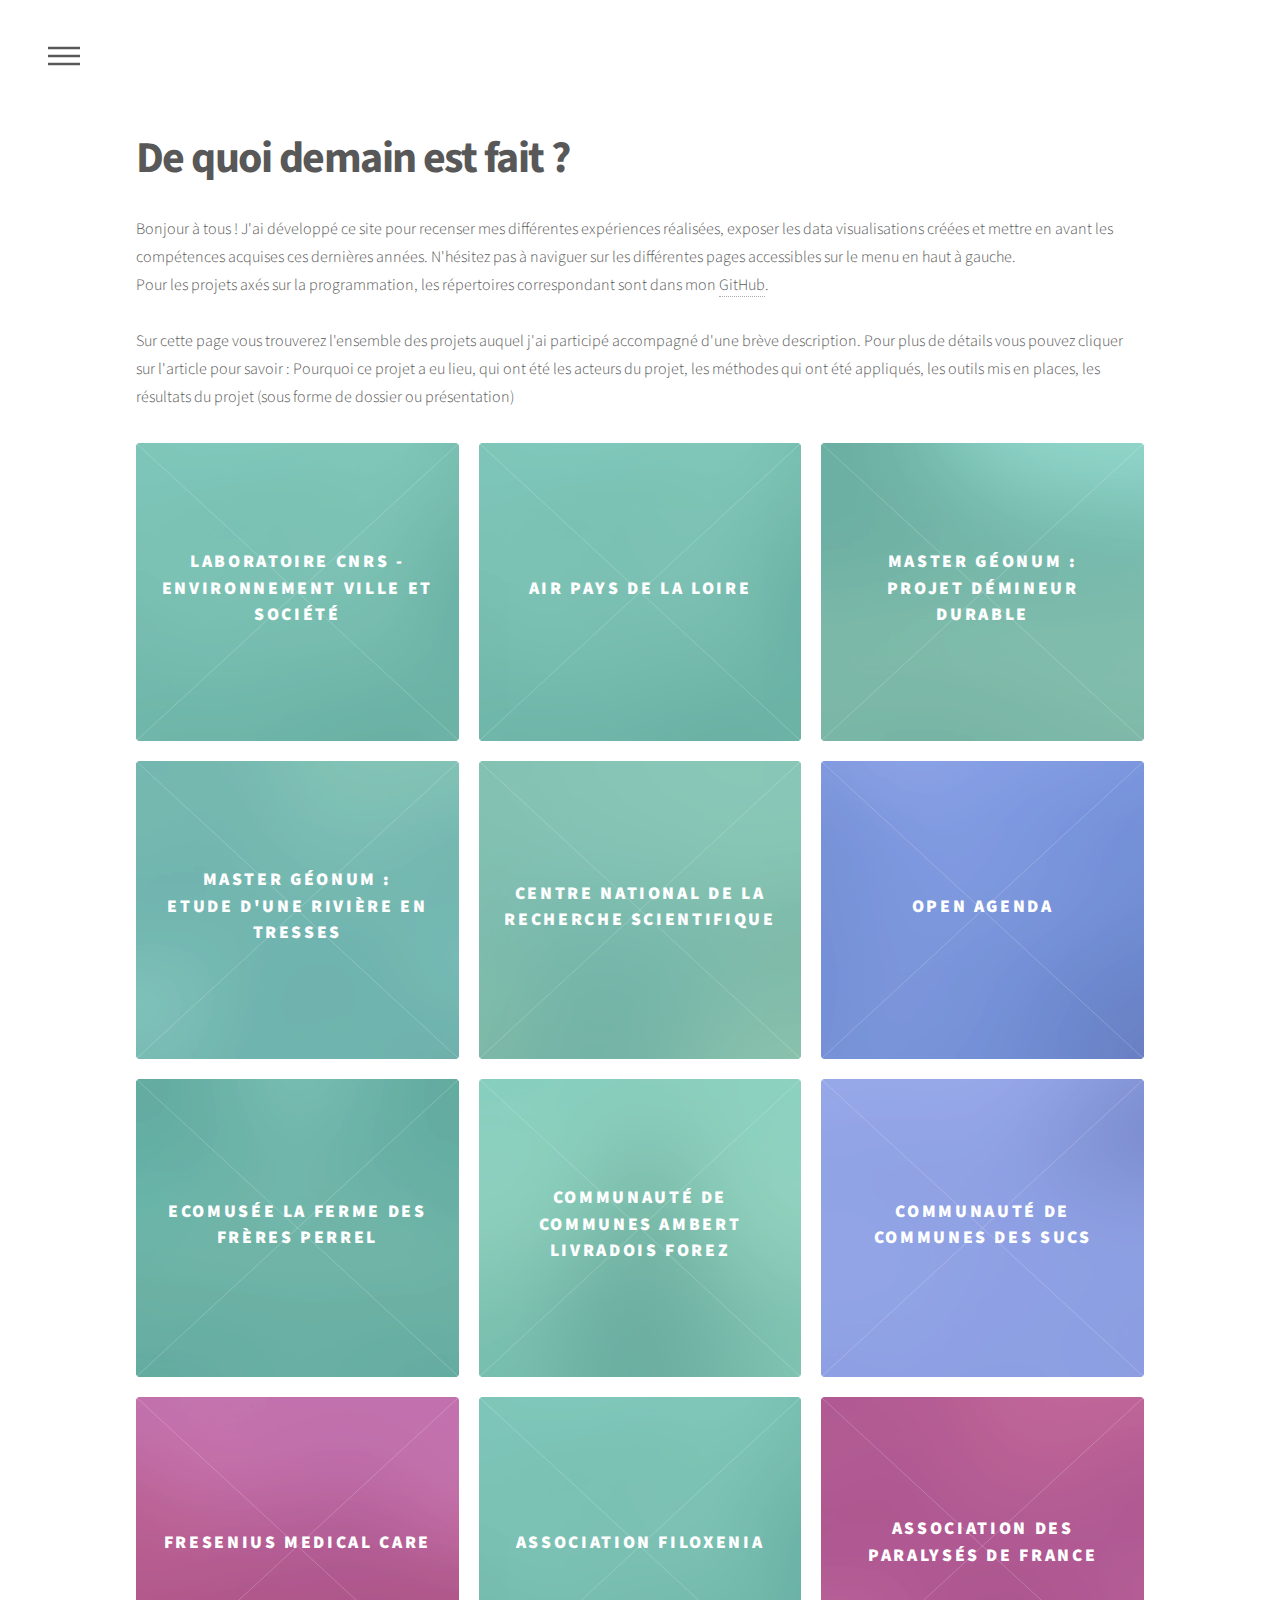
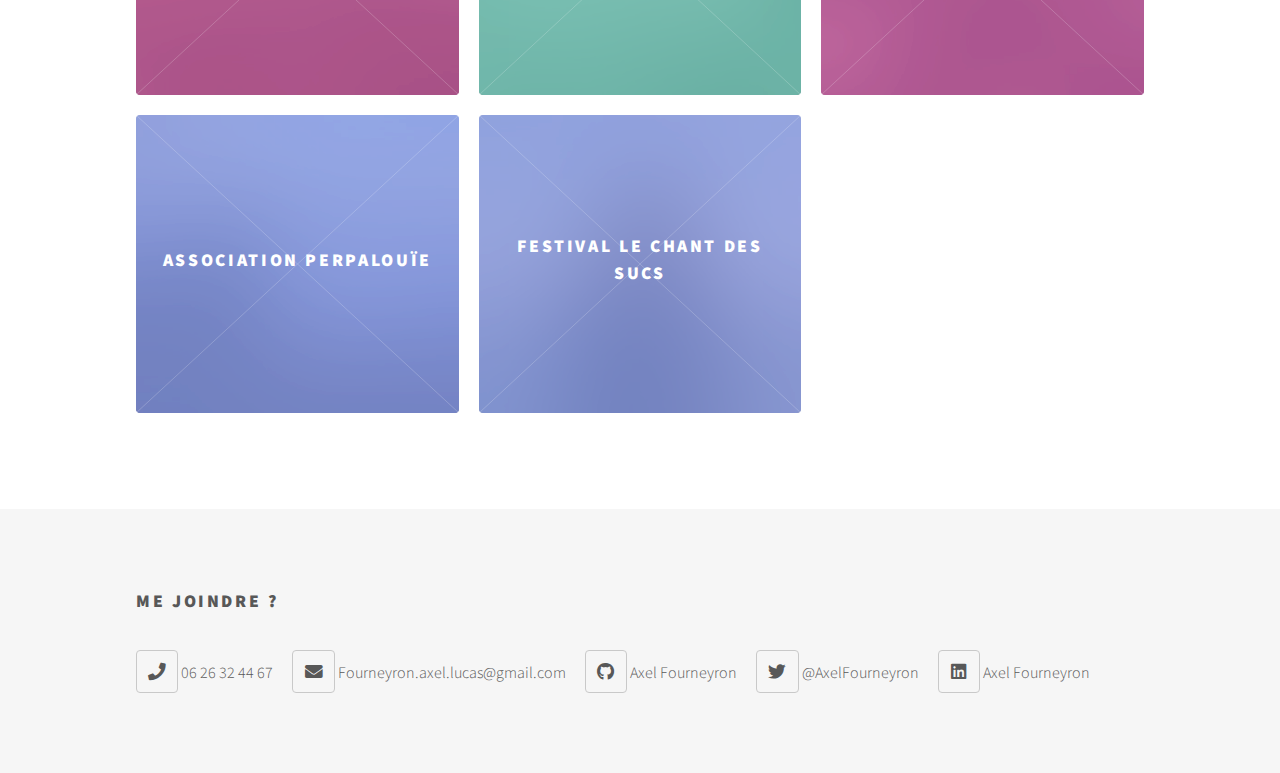
==== index.html @ 9a61f523 "correction" ====
<!DOCTYPE HTML>
<html>
	<head>
		<title>Axel Fourneyron</title>
		<meta charset="utf-8" />
		<meta name="viewport" content="width=device-width, initial-scale=1, user-scalable=no" />
		<link rel="stylesheet" href="assets/css/main.css" />
		<noscript><link rel="stylesheet" href="assets/css/noscript.css" /></noscript>
	</head>
	<body class="is-preload">
		<!-- Wrapper -->
			<div id="wrapper">

				<!-- Header -->
					<header id="header">
						<div class="inner">
							<!-- Nav -->
								<nav>
									<ul>
										<li><a href="#menu">Menu</a></li>
									</ul>
								</nav>

						</div>
					</header>
					
				<!-- Menu -->
					<nav id="menu">
						<h2>Menu</h2>
						<ul>
							<li><a href="index.html">Projets réalisés</a></li>
							<li><a href="apropos.html">A propose de moi</a></li>
							<li><a href="document/CV_FOURNEYRON_AXEL.pdf" download="CV_FOURNEYRON_AXEL">Téléchargé mon CV</a></li>
							<li><a href="dataviz.html">DataViz et Cartographie</a></li>
							<li><a href="illustration.html">Dessin Numérique</a></li>
						</ul>
					</nav>

				<!-- Main -->
					<div id="main">
						<div class="inner">
							<header>
								<h1> De quoi demain est fait ? </h1>
								<p>
									Bonjour à tous ! J'ai développé ce site pour recenser mes différentes expériences réalisées, exposer les data visualisations créées et mettre en avant les compétences acquises ces dernières années.
N'hésitez pas à naviguer sur les différentes pages accessibles sur le menu en haut à gauche. <br>
Pour les projets axés sur la programmation, les répertoires correspondant sont dans mon <a href="https://github.com/FourneyronA">GitHub</a>.
<br><br>
Sur cette page vous trouverez l'ensemble des projets auquel j'ai participé accompagné d'une brève description. Pour plus de détails vous pouvez cliquer sur l'article pour savoir :
 Pourquoi ce projet a eu lieu,
  qui ont été les acteurs du projet,
   les méthodes qui ont été appliqués,
	les outils mis en places,
	 les résultats du projet (sous forme de dossier ou présentation)

									
								</p>
							</header>
							<section class="tiles">

								<article class="style3">
									<span class="image">
										<img src="images/pic07.jpg" alt="" />
									</span>
									<a href="#">
										<h2> Laboratoire CNRS - Environnement Ville et Société </h2>
										<div class="content">
											<p> Collecte, traitement et analyses de données pour 
												traiter la question de la pollution lumineuse 
													 et son impact environnemental.</p>
												<i> Chargé d'études <br> 4 mois - en cours</i>

										</div>
									</a>
								</article>
								
								
								
								
								<article class="style3">
									<span class="image">
										<img src="images/pic07.jpg" alt="" />
									</span>
									<a href="document/Presentation_Travaux_AIRPL.pdf" download="Présentation Travaux Qualité des données.pdf">
										<h2>Air Pays de la Loire</h2>
										<div class="content">
											<p>Développement d'indicateurs spatio-temporelles pour évaluer
												la qualité des données et faciliter la transition écologique.</p>
												<i>Ingénieur d'études environnementales <br> 6 mois </i>

										</div>
									</a>
								</article>

								<article class="style3">
									<span class="image">
										<img src="images/pic10.jpg " alt="" />
									</span>
									<a href="https://demineurdurable.github.io/DemineurDurable/">
										<h2>Master Géonum :<br> Projet Démineur Durable</h2>
										<div class="content">
											<p>Conception et développements d'une application cartographique,
												visant à valoriser les données de la qualité de l'air de façon ludique.</p>
												<i>Responsable développement - 3 mois</i>

										</div>
									</a>
								</article>

								<article class="style3">
									<span class="image">
										<img src="images/pic08.jpg " alt="" />
									</span>
									<a href="document/guide_technique_MNT.pdf" download="Guide Technique MNT Fourneyron_Axel.pdf">
										<h2>Master Géonum :<br> Etude d'une rivière en tresses
											 <br> </h2>
										<div class="content">
											<p>Réalisation d'un Modèle Numérique de Surface à partir de photos acquises par drône, <br>
											Estimation des paramètres impactant la qualités</p>
												<i> Ingénieur d’Etudes - 2 semaines</i>

										</div>
									</a>
								</article>



								<article class="style3">
									<span class="image">
										<img src="images/pic01.jpg" alt="" />
									</span>
									<a href="document/Projet SOFT.pptx" download="Presentation Projet SOFT.pptx">
										<h2>Centre National de la Recherche Scientifique</h2>
										<div class="content">
											<p>Analyses des comportements spatiaux des données de
												Faune France pour interpréter les sciences participatives.</p>
												<i>Analyste des données spatiales - 4 mois</i>

										</div>
									</a>
								</article>

								<article class="style6">
									<span class="image">
										<img src="images/pic02.jpg" alt="" />
									</span>
									<a href="document/Rendu_OpenAgenda.pdf" download="Audit OpenAgenda.pdf">
										<h2>Open agenda</h2>
										<div class="content">
											<p>Analyses et audit des données événementielles spatiales
												d'OpenAgenda dans l'objectif d'aider les collectivités à
												visualiser les événements de leurs territoires.</p>
												<i>Géomaticien - 3 mois</i>
										</div>
									</a>
								</article>

								<article class="style3">
									<span class="image">
										<img src="images/pic03.jpg" alt="" />
									</span>
									<a href="document/Projet_EcoMusee.pdf" download="Projet écomusée Ferme des Frères PERREL.pdf">
										<h2>Ecomusée la Ferme des frères Perrel</h2>
										<div class="content">
											<p>Organisation d'un événement répondant aux
												problématiques de la structure et du territoire.</p>
												<i>Responsable montage de projet - 2 mois </i>
										</div>
									</a>
								</article>
								<article class="style3">
									<span class="image">
										<img src="images/pic04.jpg" alt="" />
									</span>
									<a href="document/Soutenance_Ambert.pdf" download="Soutenance Ambert Déchets verts.pdf">
										
										<h2>Communauté de Communes Ambert
											Livradois Forez</h2>
										<div class="content">
											<p>Gestion d'un projet de revalorisation des déchets verts sur 58
												communes par la mutualisation d'équipements.</p>
												<i>Chargé de mission - 3 mois</i>
										</div>
									</a>
								</article>

								<article class="style6">
									<span class="image">
										<img src="images/pic05.jpg" alt="" />
									</span>
									<a href="document/Diagnostic_culturel.pdf" download="Diagnostic Territorial.pdf">
										<h2>Communauté de Communes des Sucs</h2>
										<div class="content">
											<p>Réalisation d'un diagnostic territorial avec le recensement
												des actions et équipements culturels et la réflexion sur la
												prise de compétence culturelle..</p>
											<i>Chargé de développement local - 3 mois</i>
										</div>
									</a>
								</article>

								<article class="style4">
									<span class="image">
										<img src="images/pic06.jpg" alt="" />
									</span>
									<a>
										<h2>Fresenius Medical Care</h2>
										<div class="content">
											<p>Développement de supervision informatique.
												Membre du service informatique interne.</p>
											<i>Assitant informatique - 1 an</i>
										</div>
									</a>
								</article>

								<article class="style3">
									<span class="image">
										<img src="images/pic07.jpg" alt="" />
									</span>
									<a href="document/Presentation_Voyage.pdf"  download="Presentation Voyage.pdf">
										<h2>Association Filoxenia</h2>
										<div class="content">
											<p>Voyage de coopération internationale en Grèce, réalisation de sensibilisation à l'environnement.</p>
											<i>Animateur et Organisateur - 2 semaines </i>
										</div>
									</a>
								</article>

								<article class="style4">
									<span class="image">
										<img src="images/pic08.jpg" alt="" />
									</span>
									<a >
										<h2>Association des Paralysés de France </h2>
										<div class="content">
											<p>Développement d'un site web dynamique et formation à la prise en main des outils informatiques.</p>
											<i> Développeur web - 3 mois </i>
										</div>
									</a>
								</article>

							
								<article class="style6">
									<span class="image">
										<img src="images/pic12.jpg" alt="" />
									</span>
									<a href="document/ChoisirSonAssiette.pdf" download="Choisir Son Assiette.pdf">
										<h2>Association Perpalouïe</h2>
										<div class="content">
											<p>Création de l'événement "Choisir son assiette" pour mettre en avant les produits locaux et éthiques mais aussi sensibiliser aux gaspillages alimentaires.</p>
											<i>Organisateur - 2 mois</i>
										</div>
									</a>
								</article>

								<article class="style6">
									<span class="image">
										<img src="images/pic04.jpg" alt="" />
									</span>
									<a>
										<h2> Festival Le Chant des Sucs</h2>
										<div class="content">
											<p>Coordination des structures culturelles afin de valoriser la culture sur un territoire à l'aide de partenaires locaux.</p>
												<i>Coordinateur du projet - 3 mois</i>
										</div>
									</a>
								</article>								
							</section>
						</div>
					</div>

				<!-- Footer -->
					<footer id="footer">
						<div class="inner">
						<!-- 	<section>
								<h2>Get in touch</h2>
								<form method="post" action="#">
									<div class="fields">
										<div class="field half">
											<input type="text" name="name" id="name" placeholder="Name" />
										</div>
										<div class="field half">
											<input type="email" name="email" id="email" placeholder="Email" />
										</div>
										<div class="field">
											<textarea name="message" id="message" placeholder="Message"></textarea>
										</div>
									</div>
									<ul class="actions">
										<li><input type="submit" value="Send" class="primary" /></li>
									</ul>
								</form>
							</section> -->
					
								<h2>Me joindre ? </h2>
								<ul class="icons">
									
									<li><a class="icon solid style2 fa-phone"> <span class="label">Phone</span></a>  06 26 32 44 67</li>
									<li><a  class="icon solid style2 fa-envelope"><span class="label">Email</span></a>  Fourneyron.axel.lucas@gmail.com</li>
									<li><a href="https://github.com/FourneyronA" class="icon brands style2 fa-github"><span class="label">GitHub</span></a> Axel Fourneyron</li>
									<li><a href="https://twitter.com/AxelFourneyron" class="icon brands style2 fa-twitter"><span class="label">Twitter</span></a> @AxelFourneyron</li>
									<li><a href="https://www.linkedin.com/in/axel-fourneyron-106a21122/" class="icon brands style2 fa-linkedin"><span class="label">linkedin</span></a> Axel Fourneyron</li>
								</ul>
							
							
						</div>
					</footer>

			</div>

		<!-- Scripts -->
			<script src="assets/js/jquery.min.js"></script>
			<script src="assets/js/browser.min.js"></script>
			<script src="assets/js/breakpoints.min.js"></script>
			<script src="assets/js/util.js"></script>
			<script src="assets/js/main.js"></script>

	</body>
</html>
---- assets/css/main.css ----
@import url(fontawesome-all.min.css);
@import url("https://fonts.googleapis.com/css?family=Source+Sans+Pro:300,700,900");

/*
	Phantom by HTML5 UP
	html5up.net | @ajlkn
	Free for personal and commercial use under the CCA 3.0 license (html5up.net/license)
*/

html, body, div, span, applet, object,
iframe, h1, h2, h3, h4, h5, h6, p, blockquote,
pre, a, abbr, acronym, address, big, cite,
code, del, dfn, em, img, ins, kbd, q, s, samp,
small, strike, strong, sub, sup, tt, var, b,
u, i, center, dl, dt, dd, ol, ul, li, fieldset,
form, label, legend, table, caption, tbody,
tfoot, thead, tr, th, td, article, aside,
canvas, details, embed, figure, figcaption,
footer, header, hgroup, menu, nav, output, ruby,
section, summary, time, mark, audio, video {
	margin: 0;
	padding: 0;
	border: 0;
	font-size: 100%;
	font: inherit;
	vertical-align: baseline;}

article, aside, details, figcaption, figure,
footer, header, hgroup, menu, nav, section {
	display: block;}

body {
	line-height: 1;
}

ol, ul {
	list-style: none;
}

blockquote, q {
	quotes: none;
}

	blockquote:before, blockquote:after, q:before, q:after {
		content: '';
		content: none;
	}

table {
	border-collapse: collapse;
	border-spacing: 0;
}

body {
	-webkit-text-size-adjust: none;
}

mark {
	background-color: transparent;
	color: inherit;
}

input::-moz-focus-inner {
	border: 0;
	padding: 0;
}

input, select, textarea {
	-moz-appearance: none;
	-webkit-appearance: none;
	-ms-appearance: none;
	appearance: none;
}

/* Basic */

	@-ms-viewport {
		width: device-width;
	}

	body {
		-ms-overflow-style: scrollbar;
	}

	@media screen and (max-width: 480px) {

		html, body {
			min-width: 320px;
		}

	}

	html {
		box-sizing: border-box;
	}

	*, *:before, *:after {
		box-sizing: inherit;
	}

	body {
		background: #ffffff;
	}

		body.is-preload *, body.is-preload *:before, body.is-preload *:after {
			-moz-animation: none !important;
			-webkit-animation: none !important;
			-ms-animation: none !important;
			animation: none !important;
			-moz-transition: none !important;
			-webkit-transition: none !important;
			-ms-transition: none !important;
			transition: none !important;
		}

/* Type */

	body, input, select, textarea {
		color: #585858;
		font-family: "Source Sans Pro", Helvetica, sans-serif;
		font-size: 16pt;
		font-weight: 300;
		line-height: 1.75;
	}

		@media screen and (max-width: 1680px) {

			body, input, select, textarea {
				font-size: 14pt;
			}

		}

		@media screen and (max-width: 1280px) {

			body, input, select, textarea {
				font-size: 12pt;
			}

		}

	a {
		-moz-transition: border-bottom-color 0.2s ease, color 0.2s ease;
		-webkit-transition: border-bottom-color 0.2s ease, color 0.2s ease;
		-ms-transition: border-bottom-color 0.2s ease, color 0.2s ease;
		transition: border-bottom-color 0.2s ease, color 0.2s ease;
		text-decoration: none;
		color: #585858;
		border-bottom: dotted 1px rgba(88, 88, 88, 0.5);
	}

		a:hover {
			border-bottom-color: transparent;
			color: #54df42 !important;
		}

	strong, b {
		font-weight: 900;
	}

	em, i {
		font-style: italic;
	}

	p {
		margin: 0 0 2em 0;
	}

	h1 {
		font-size: 2.75em;
		font-weight: 700;
		line-height: 1.3;
		margin: 0 0 1em 0;
		letter-spacing: -0.035em;
	}

		h1 a {
			color: inherit;
		}

		@media screen and (max-width: 736px) {

			h1 {
				font-size: 2em;
				margin: 0 0 1em 0;
			}

		}

		@media screen and (max-width: 360px) {

			h1 {
				font-size: 1.75em;
			}

		}

	h2, h3, h4, h5, h6 {
		font-weight: 900;
		line-height: 1.5;
		margin: 0 0 2em 0;
		text-transform: uppercase;
		letter-spacing: 0.15em;
	}

		h2 a, h3 a, h4 a, h5 a, h6 a {
			color: inherit;
		}

	h2 {
		font-size: 1.1em;
	}

	h3 {
		font-size: 1em;
	}

	h4 {
		font-size: 0.8em;
	}

	h5 {
		font-size: 0.8em;
	}

	h6 {
		font-size: 0.8em;
	}

	@media screen and (max-width: 980px) {

		h1 br, h2 br, h3 br, h4 br, h5 br, h6 br {
			display: none;
		}

	}

	@media screen and (max-width: 736px) {

		h2 {
			font-size: 1em;
		}

		h3 {
			font-size: 0.8em;
		}

	}

	sub {
		font-size: 0.8em;
		position: relative;
		top: 0.5em;
	}

	sup {
		font-size: 0.8em;
		position: relative;
		top: -0.5em;
	}

	blockquote {
		border-left: solid 4px #c9c9c9;
		font-style: italic;
		margin: 0 0 2em 0;
		padding: 0.5em 0 0.5em 2em;
	}

	code {
		background: rgba(144, 144, 144, 0.075);
		border-radius: 4px;
		border: solid 1px #c9c9c9;
		font-family: "Courier New", monospace;
		font-size: 0.9em;
		margin: 0 0.25em;
		padding: 0.25em 0.65em;
	}

	pre {
		-webkit-overflow-scrolling: touch;
		font-family: "Courier New", monospace;
		font-size: 0.9em;
		margin: 0 0 2em 0;
	}

		pre code {
			display: block;
			line-height: 1.75;
			padding: 1em 1.5em;
			overflow-x: auto;
		}

	hr {
		border: 0;
		border-bottom: solid 1px #c9c9c9;
		margin: 2em 0;
	}

		hr.major {
			margin: 3em 0;
		}

	.align-left {
		text-align: left;
	}

	.align-center {
		text-align: center;
	}

	.align-right {
		text-align: right;
	}

/* Row */

	.row {
		display: flex;
		flex-wrap: wrap;
		box-sizing: border-box;
		align-items: stretch;
	}

		.row > * {
			box-sizing: border-box;
		}

		.row.gtr-uniform > * > :last-child {
			margin-bottom: 0;
		}

		.row.aln-left {
			justify-content: flex-start;
		}

		.row.aln-center {
			justify-content: center;
		}

		.row.aln-right {
			justify-content: flex-end;
		}

		.row.aln-top {
			align-items: flex-start;
		}

		.row.aln-middle {
			align-items: center;
		}

		.row.aln-bottom {
			align-items: flex-end;
		}

		.row > .imp {
			order: -1;
		}

		.row > .col-1 {
			width: 8.33333%;
		}

		.row > .off-1 {
			margin-left: 8.33333%;
		}

		.row > .col-2 {
			width: 16.66667%;
		}

		.row > .off-2 {
			margin-left: 16.66667%;
		}

		.row > .col-3 {
			width: 25%;
		}

		.row > .off-3 {
			margin-left: 25%;
		}

		.row > .col-4 {
			width: 33.33333%;
		}

		.row > .off-4 {
			margin-left: 33.33333%;
		}

		.row > .col-5 {
			width: 41.66667%;
		}

		.row > .off-5 {
			margin-left: 41.66667%;
		}

		.row > .col-6 {
			width: 50%;
		}

		.row > .off-6 {
			margin-left: 50%;
		}

		.row > .col-7 {
			width: 58.33333%;
		}

		.row > .off-7 {
			margin-left: 58.33333%;
		}

		.row > .col-8 {
			width: 66.66667%;
		}

		.row > .off-8 {
			margin-left: 66.66667%;
		}

		.row > .col-9 {
			width: 75%;
		}

		.row > .off-9 {
			margin-left: 75%;
		}

		.row > .col-10 {
			width: 83.33333%;
		}

		.row > .off-10 {
			margin-left: 83.33333%;
		}

		.row > .col-11 {
			width: 91.66667%;
		}

		.row > .off-11 {
			margin-left: 91.66667%;
		}

		.row > .col-12 {
			width: 100%;
		}

		.row > .off-12 {
			margin-left: 100%;
		}

		.row.gtr-0 {
			margin-top: 0;
			margin-left: 0em;
		}

			.row.gtr-0 > * {
				padding: 0 0 0 0em;
			}

			.row.gtr-0.gtr-uniform {
				margin-top: 0em;
			}

				.row.gtr-0.gtr-uniform > * {
					padding-top: 0em;
				}

		.row.gtr-25 {
			margin-top: 0;
			margin-left: -0.5em;
		}

			.row.gtr-25 > * {
				padding: 0 0 0 0.5em;
			}

			.row.gtr-25.gtr-uniform {
				margin-top: -0.5em;
			}

				.row.gtr-25.gtr-uniform > * {
					padding-top: 0.5em;
				}

		.row.gtr-50 {
			margin-top: 0;
			margin-left: -1em;
		}

			.row.gtr-50 > * {
				padding: 0 0 0 1em;
			}

			.row.gtr-50.gtr-uniform {
				margin-top: -1em;
			}

				.row.gtr-50.gtr-uniform > * {
					padding-top: 1em;
				}

		.row {
			margin-top: 0;
			margin-left: -2em;
		}

			.row > * {
				padding: 0 0 0 2em;
			}

			.row.gtr-uniform {
				margin-top: -2em;
			}

				.row.gtr-uniform > * {
					padding-top: 2em;
				}

		.row.gtr-150 {
			margin-top: 0;
			margin-left: -3em;
		}

			.row.gtr-150 > * {
				padding: 0 0 0 3em;
			}

			.row.gtr-150.gtr-uniform {
				margin-top: -3em;
			}

				.row.gtr-150.gtr-uniform > * {
					padding-top: 3em;
				}

		.row.gtr-200 {
			margin-top: 0;
			margin-left: -4em;
		}

			.row.gtr-200 > * {
				padding: 0 0 0 4em;
			}

			.row.gtr-200.gtr-uniform {
				margin-top: -4em;
			}

				.row.gtr-200.gtr-uniform > * {
					padding-top: 4em;
				}

		@media screen and (max-width: 1680px) {

			.row {
				display: flex;
				flex-wrap: wrap;
				box-sizing: border-box;
				align-items: stretch;
			}

				.row > * {
					box-sizing: border-box;
				}

				.row.gtr-uniform > * > :last-child {
					margin-bottom: 0;
				}

				.row.aln-left {
					justify-content: flex-start;
				}

				.row.aln-center {
					justify-content: center;
				}

				.row.aln-right {
					justify-content: flex-end;
				}

				.row.aln-top {
					align-items: flex-start;
				}

				.row.aln-middle {
					align-items: center;
				}

				.row.aln-bottom {
					align-items: flex-end;
				}

				.row > .imp-xlarge {
					order: -1;
				}

				.row > .col-1-xlarge {
					width: 8.33333%;
				}

				.row > .off-1-xlarge {
					margin-left: 8.33333%;
				}

				.row > .col-2-xlarge {
					width: 16.66667%;
				}

				.row > .off-2-xlarge {
					margin-left: 16.66667%;
				}

				.row > .col-3-xlarge {
					width: 25%;
				}

				.row > .off-3-xlarge {
					margin-left: 25%;
				}

				.row > .col-4-xlarge {
					width: 33.33333%;
				}

				.row > .off-4-xlarge {
					margin-left: 33.33333%;
				}

				.row > .col-5-xlarge {
					width: 41.66667%;
				}

				.row > .off-5-xlarge {
					margin-left: 41.66667%;
				}

				.row > .col-6-xlarge {
					width: 50%;
				}

				.row > .off-6-xlarge {
					margin-left: 50%;
				}

				.row > .col-7-xlarge {
					width: 58.33333%;
				}

				.row > .off-7-xlarge {
					margin-left: 58.33333%;
				}

				.row > .col-8-xlarge {
					width: 66.66667%;
				}

				.row > .off-8-xlarge {
					margin-left: 66.66667%;
				}

				.row > .col-9-xlarge {
					width: 75%;
				}

				.row > .off-9-xlarge {
					margin-left: 75%;
				}

				.row > .col-10-xlarge {
					width: 83.33333%;
				}

				.row > .off-10-xlarge {
					margin-left: 83.33333%;
				}

				.row > .col-11-xlarge {
					width: 91.66667%;
				}

				.row > .off-11-xlarge {
					margin-left: 91.66667%;
				}

				.row > .col-12-xlarge {
					width: 100%;
				}

				.row > .off-12-xlarge {
					margin-left: 100%;
				}

				.row.gtr-0 {
					margin-top: 0;
					margin-left: 0em;
				}

					.row.gtr-0 > * {
						padding: 0 0 0 0em;
					}

					.row.gtr-0.gtr-uniform {
						margin-top: 0em;
					}

						.row.gtr-0.gtr-uniform > * {
							padding-top: 0em;
						}

				.row.gtr-25 {
					margin-top: 0;
					margin-left: -0.5em;
				}

					.row.gtr-25 > * {
						padding: 0 0 0 0.5em;
					}

					.row.gtr-25.gtr-uniform {
						margin-top: -0.5em;
					}

						.row.gtr-25.gtr-uniform > * {
							padding-top: 0.5em;
						}

				.row.gtr-50 {
					margin-top: 0;
					margin-left: -1em;
				}

					.row.gtr-50 > * {
						padding: 0 0 0 1em;
					}

					.row.gtr-50.gtr-uniform {
						margin-top: -1em;
					}

						.row.gtr-50.gtr-uniform > * {
							padding-top: 1em;
						}

				.row {
					margin-top: 0;
					margin-left: -2em;
				}

					.row > * {
						padding: 0 0 0 2em;
					}

					.row.gtr-uniform {
						margin-top: -2em;
					}

						.row.gtr-uniform > * {
							padding-top: 2em;
						}

				.row.gtr-150 {
					margin-top: 0;
					margin-left: -3em;
				}

					.row.gtr-150 > * {
						padding: 0 0 0 3em;
					}

					.row.gtr-150.gtr-uniform {
						margin-top: -3em;
					}

						.row.gtr-150.gtr-uniform > * {
							padding-top: 3em;
						}

				.row.gtr-200 {
					margin-top: 0;
					margin-left: -4em;
				}

					.row.gtr-200 > * {
						padding: 0 0 0 4em;
					}

					.row.gtr-200.gtr-uniform {
						margin-top: -4em;
					}

						.row.gtr-200.gtr-uniform > * {
							padding-top: 4em;
						}

		}

		@media screen and (max-width: 1280px) {

			.row {
				display: flex;
				flex-wrap: wrap;
				box-sizing: border-box;
				align-items: stretch;
			}

				.row > * {
					box-sizing: border-box;
				}

				.row.gtr-uniform > * > :last-child {
					margin-bottom: 0;
				}

				.row.aln-left {
					justify-content: flex-start;
				}

				.row.aln-center {
					justify-content: center;
				}

				.row.aln-right {
					justify-content: flex-end;
				}

				.row.aln-top {
					align-items: flex-start;
				}

				.row.aln-middle {
					align-items: center;
				}

				.row.aln-bottom {
					align-items: flex-end;
				}

				.row > .imp-large {
					order: -1;
				}

				.row > .col-1-large {
					width: 8.33333%;
				}

				.row > .off-1-large {
					margin-left: 8.33333%;
				}

				.row > .col-2-large {
					width: 16.66667%;
				}

				.row > .off-2-large {
					margin-left: 16.66667%;
				}

				.row > .col-3-large {
					width: 25%;
				}

				.row > .off-3-large {
					margin-left: 25%;
				}

				.row > .col-4-large {
					width: 33.33333%;
				}

				.row > .off-4-large {
					margin-left: 33.33333%;
				}

				.row > .col-5-large {
					width: 41.66667%;
				}

				.row > .off-5-large {
					margin-left: 41.66667%;
				}

				.row > .col-6-large {
					width: 50%;
				}

				.row > .off-6-large {
					margin-left: 50%;
				}

				.row > .col-7-large {
					width: 58.33333%;
				}

				.row > .off-7-large {
					margin-left: 58.33333%;
				}

				.row > .col-8-large {
					width: 66.66667%;
				}

				.row > .off-8-large {
					margin-left: 66.66667%;
				}

				.row > .col-9-large {
					width: 75%;
				}

				.row > .off-9-large {
					margin-left: 75%;
				}

				.row > .col-10-large {
					width: 83.33333%;
				}

				.row > .off-10-large {
					margin-left: 83.33333%;
				}

				.row > .col-11-large {
					width: 91.66667%;
				}

				.row > .off-11-large {
					margin-left: 91.66667%;
				}

				.row > .col-12-large {
					width: 100%;
				}

				.row > .off-12-large {
					margin-left: 100%;
				}

				.row.gtr-0 {
					margin-top: 0;
					margin-left: 0em;
				}

					.row.gtr-0 > * {
						padding: 0 0 0 0em;
					}

					.row.gtr-0.gtr-uniform {
						margin-top: 0em;
					}

						.row.gtr-0.gtr-uniform > * {
							padding-top: 0em;
						}

				.row.gtr-25 {
					margin-top: 0;
					margin-left: -0.5em;
				}

					.row.gtr-25 > * {
						padding: 0 0 0 0.5em;
					}

					.row.gtr-25.gtr-uniform {
						margin-top: -0.5em;
					}

						.row.gtr-25.gtr-uniform > * {
							padding-top: 0.5em;
						}

				.row.gtr-50 {
					margin-top: 0;
					margin-left: -1em;
				}

					.row.gtr-50 > * {
						padding: 0 0 0 1em;
					}

					.row.gtr-50.gtr-uniform {
						margin-top: -1em;
					}

						.row.gtr-50.gtr-uniform > * {
							padding-top: 1em;
						}

				.row {
					margin-top: 0;
					margin-left: -2em;
				}

					.row > * {
						padding: 0 0 0 2em;
					}

					.row.gtr-uniform {
						margin-top: -2em;
					}

						.row.gtr-uniform > * {
							padding-top: 2em;
						}

				.row.gtr-150 {
					margin-top: 0;
					margin-left: -3em;
				}

					.row.gtr-150 > * {
						padding: 0 0 0 3em;
					}

					.row.gtr-150.gtr-uniform {
						margin-top: -3em;
					}

						.row.gtr-150.gtr-uniform > * {
							padding-top: 3em;
						}

				.row.gtr-200 {
					margin-top: 0;
					margin-left: -4em;
				}

					.row.gtr-200 > * {
						padding: 0 0 0 4em;
					}

					.row.gtr-200.gtr-uniform {
						margin-top: -4em;
					}

						.row.gtr-200.gtr-uniform > * {
							padding-top: 4em;
						}

		}

		@media screen and (max-width: 980px) {

			.row {
				display: flex;
				flex-wrap: wrap;
				box-sizing: border-box;
				align-items: stretch;
			}

				.row > * {
					box-sizing: border-box;
				}

				.row.gtr-uniform > * > :last-child {
					margin-bottom: 0;
				}

				.row.aln-left {
					justify-content: flex-start;
				}

				.row.aln-center {
					justify-content: center;
				}

				.row.aln-right {
					justify-content: flex-end;
				}

				.row.aln-top {
					align-items: flex-start;
				}

				.row.aln-middle {
					align-items: center;
				}

				.row.aln-bottom {
					align-items: flex-end;
				}

				.row > .imp-medium {
					order: -1;
				}

				.row > .col-1-medium {
					width: 8.33333%;
				}

				.row > .off-1-medium {
					margin-left: 8.33333%;
				}

				.row > .col-2-medium {
					width: 16.66667%;
				}

				.row > .off-2-medium {
					margin-left: 16.66667%;
				}

				.row > .col-3-medium {
					width: 25%;
				}

				.row > .off-3-medium {
					margin-left: 25%;
				}

				.row > .col-4-medium {
					width: 33.33333%;
				}

				.row > .off-4-medium {
					margin-left: 33.33333%;
				}

				.row > .col-5-medium {
					width: 41.66667%;
				}

				.row > .off-5-medium {
					margin-left: 41.66667%;
				}

				.row > .col-6-medium {
					width: 50%;
				}

				.row > .off-6-medium {
					margin-left: 50%;
				}

				.row > .col-7-medium {
					width: 58.33333%;
				}

				.row > .off-7-medium {
					margin-left: 58.33333%;
				}

				.row > .col-8-medium {
					width: 66.66667%;
				}

				.row > .off-8-medium {
					margin-left: 66.66667%;
				}

				.row > .col-9-medium {
					width: 75%;
				}

				.row > .off-9-medium {
					margin-left: 75%;
				}

				.row > .col-10-medium {
					width: 83.33333%;
				}

				.row > .off-10-medium {
					margin-left: 83.33333%;
				}

				.row > .col-11-medium {
					width: 91.66667%;
				}

				.row > .off-11-medium {
					margin-left: 91.66667%;
				}

				.row > .col-12-medium {
					width: 100%;
				}

				.row > .off-12-medium {
					margin-left: 100%;
				}

				.row.gtr-0 {
					margin-top: 0;
					margin-left: 0em;
				}

					.row.gtr-0 > * {
						padding: 0 0 0 0em;
					}

					.row.gtr-0.gtr-uniform {
						margin-top: 0em;
					}

						.row.gtr-0.gtr-uniform > * {
							padding-top: 0em;
						}

				.row.gtr-25 {
					margin-top: 0;
					margin-left: -0.375em;
				}

					.row.gtr-25 > * {
						padding: 0 0 0 0.375em;
					}

					.row.gtr-25.gtr-uniform {
						margin-top: -0.375em;
					}

						.row.gtr-25.gtr-uniform > * {
							padding-top: 0.375em;
						}

				.row.gtr-50 {
					margin-top: 0;
					margin-left: -0.75em;
				}

					.row.gtr-50 > * {
						padding: 0 0 0 0.75em;
					}

					.row.gtr-50.gtr-uniform {
						margin-top: -0.75em;
					}

						.row.gtr-50.gtr-uniform > * {
							padding-top: 0.75em;
						}

				.row {
					margin-top: 0;
					margin-left: -1.5em;
				}

					.row > * {
						padding: 0 0 0 1.5em;
					}

					.row.gtr-uniform {
						margin-top: -1.5em;
					}

						.row.gtr-uniform > * {
							padding-top: 1.5em;
						}

				.row.gtr-150 {
					margin-top: 0;
					margin-left: -2.25em;
				}

					.row.gtr-150 > * {
						padding: 0 0 0 2.25em;
					}

					.row.gtr-150.gtr-uniform {
						margin-top: -2.25em;
					}

						.row.gtr-150.gtr-uniform > * {
							padding-top: 2.25em;
						}

				.row.gtr-200 {
					margin-top: 0;
					margin-left: -3em;
				}

					.row.gtr-200 > * {
						padding: 0 0 0 3em;
					}

					.row.gtr-200.gtr-uniform {
						margin-top: -3em;
					}

						.row.gtr-200.gtr-uniform > * {
							padding-top: 3em;
						}

		}

		@media screen and (max-width: 736px) {

			.row {
				display: flex;
				flex-wrap: wrap;
				box-sizing: border-box;
				align-items: stretch;
			}

				.row > * {
					box-sizing: border-box;
				}

				.row.gtr-uniform > * > :last-child {
					margin-bottom: 0;
				}

				.row.aln-left {
					justify-content: flex-start;
				}

				.row.aln-center {
					justify-content: center;
				}

				.row.aln-right {
					justify-content: flex-end;
				}

				.row.aln-top {
					align-items: flex-start;
				}

				.row.aln-middle {
					align-items: center;
				}

				.row.aln-bottom {
					align-items: flex-end;
				}

				.row > .imp-small {
					order: -1;
				}

				.row > .col-1-small {
					width: 8.33333%;
				}

				.row > .off-1-small {
					margin-left: 8.33333%;
				}

				.row > .col-2-small {
					width: 16.66667%;
				}

				.row > .off-2-small {
					margin-left: 16.66667%;
				}

				.row > .col-3-small {
					width: 25%;
				}

				.row > .off-3-small {
					margin-left: 25%;
				}

				.row > .col-4-small {
					width: 33.33333%;
				}

				.row > .off-4-small {
					margin-left: 33.33333%;
				}

				.row > .col-5-small {
					width: 41.66667%;
				}

				.row > .off-5-small {
					margin-left: 41.66667%;
				}

				.row > .col-6-small {
					width: 50%;
				}

				.row > .off-6-small {
					margin-left: 50%;
				}

				.row > .col-7-small {
					width: 58.33333%;
				}

				.row > .off-7-small {
					margin-left: 58.33333%;
				}

				.row > .col-8-small {
					width: 66.66667%;
				}

				.row > .off-8-small {
					margin-left: 66.66667%;
				}

				.row > .col-9-small {
					width: 75%;
				}

				.row > .off-9-small {
					margin-left: 75%;
				}

				.row > .col-10-small {
					width: 83.33333%;
				}

				.row > .off-10-small {
					margin-left: 83.33333%;
				}

				.row > .col-11-small {
					width: 91.66667%;
				}

				.row > .off-11-small {
					margin-left: 91.66667%;
				}

				.row > .col-12-small {
					width: 100%;
				}

				.row > .off-12-small {
					margin-left: 100%;
				}

				.row.gtr-0 {
					margin-top: 0;
					margin-left: 0em;
				}

					.row.gtr-0 > * {
						padding: 0 0 0 0em;
					}

					.row.gtr-0.gtr-uniform {
						margin-top: 0em;
					}

						.row.gtr-0.gtr-uniform > * {
							padding-top: 0em;
						}

				.row.gtr-25 {
					margin-top: 0;
					margin-left: -0.25em;
				}

					.row.gtr-25 > * {
						padding: 0 0 0 0.25em;
					}

					.row.gtr-25.gtr-uniform {
						margin-top: -0.25em;
					}

						.row.gtr-25.gtr-uniform > * {
							padding-top: 0.25em;
						}

				.row.gtr-50 {
					margin-top: 0;
					margin-left: -0.5em;
				}

					.row.gtr-50 > * {
						padding: 0 0 0 0.5em;
					}

					.row.gtr-50.gtr-uniform {
						margin-top: -0.5em;
					}

						.row.gtr-50.gtr-uniform > * {
							padding-top: 0.5em;
						}

				.row {
					margin-top: 0;
					margin-left: -1em;
				}

					.row > * {
						padding: 0 0 0 1em;
					}

					.row.gtr-uniform {
						margin-top: -1em;
					}

						.row.gtr-uniform > * {
							padding-top: 1em;
						}

				.row.gtr-150 {
					margin-top: 0;
					margin-left: -1.5em;
				}

					.row.gtr-150 > * {
						padding: 0 0 0 1.5em;
					}

					.row.gtr-150.gtr-uniform {
						margin-top: -1.5em;
					}

						.row.gtr-150.gtr-uniform > * {
							padding-top: 1.5em;
						}

				.row.gtr-200 {
					margin-top: 0;
					margin-left: -2em;
				}

					.row.gtr-200 > * {
						padding: 0 0 0 2em;
					}

					.row.gtr-200.gtr-uniform {
						margin-top: -2em;
					}

						.row.gtr-200.gtr-uniform > * {
							padding-top: 2em;
						}

		}

		@media screen and (max-width: 480px) {

			.row {
				display: flex;
				flex-wrap: wrap;
				box-sizing: border-box;
				align-items: stretch;
			}

				.row > * {
					box-sizing: border-box;
				}

				.row.gtr-uniform > * > :last-child {
					margin-bottom: 0;
				}

				.row.aln-left {
					justify-content: flex-start;
				}

				.row.aln-center {
					justify-content: center;
				}

				.row.aln-right {
					justify-content: flex-end;
				}

				.row.aln-top {
					align-items: flex-start;
				}

				.row.aln-middle {
					align-items: center;
				}

				.row.aln-bottom {
					align-items: flex-end;
				}

				.row > .imp-xsmall {
					order: -1;
				}

				.row > .col-1-xsmall {
					width: 8.33333%;
				}

				.row > .off-1-xsmall {
					margin-left: 8.33333%;
				}

				.row > .col-2-xsmall {
					width: 16.66667%;
				}

				.row > .off-2-xsmall {
					margin-left: 16.66667%;
				}

				.row > .col-3-xsmall {
					width: 25%;
				}

				.row > .off-3-xsmall {
					margin-left: 25%;
				}

				.row > .col-4-xsmall {
					width: 33.33333%;
				}

				.row > .off-4-xsmall {
					margin-left: 33.33333%;
				}

				.row > .col-5-xsmall {
					width: 41.66667%;
				}

				.row > .off-5-xsmall {
					margin-left: 41.66667%;
				}

				.row > .col-6-xsmall {
					width: 50%;
				}

				.row > .off-6-xsmall {
					margin-left: 50%;
				}

				.row > .col-7-xsmall {
					width: 58.33333%;
				}

				.row > .off-7-xsmall {
					margin-left: 58.33333%;
				}

				.row > .col-8-xsmall {
					width: 66.66667%;
				}

				.row > .off-8-xsmall {
					margin-left: 66.66667%;
				}

				.row > .col-9-xsmall {
					width: 75%;
				}

				.row > .off-9-xsmall {
					margin-left: 75%;
				}

				.row > .col-10-xsmall {
					width: 83.33333%;
				}

				.row > .off-10-xsmall {
					margin-left: 83.33333%;
				}

				.row > .col-11-xsmall {
					width: 91.66667%;
				}

				.row > .off-11-xsmall {
					margin-left: 91.66667%;
				}

				.row > .col-12-xsmall {
					width: 100%;
				}

				.row > .off-12-xsmall {
					margin-left: 100%;
				}

				.row.gtr-0 {
					margin-top: 0;
					margin-left: 0em;
				}

					.row.gtr-0 > * {
						padding: 0 0 0 0em;
					}

					.row.gtr-0.gtr-uniform {
						margin-top: 0em;
					}

						.row.gtr-0.gtr-uniform > * {
							padding-top: 0em;
						}

				.row.gtr-25 {
					margin-top: 0;
					margin-left: -0.25em;
				}

					.row.gtr-25 > * {
						padding: 0 0 0 0.25em;
					}

					.row.gtr-25.gtr-uniform {
						margin-top: -0.25em;
					}

						.row.gtr-25.gtr-uniform > * {
							padding-top: 0.25em;
						}

				.row.gtr-50 {
					margin-top: 0;
					margin-left: -0.5em;
				}

					.row.gtr-50 > * {
						padding: 0 0 0 0.5em;
					}

					.row.gtr-50.gtr-uniform {
						margin-top: -0.5em;
					}

						.row.gtr-50.gtr-uniform > * {
							padding-top: 0.5em;
						}

				.row {
					margin-top: 0;
					margin-left: -1em;
				}

					.row > * {
						padding: 0 0 0 1em;
					}

					.row.gtr-uniform {
						margin-top: -1em;
					}

						.row.gtr-uniform > * {
							padding-top: 1em;
						}

				.row.gtr-150 {
					margin-top: 0;
					margin-left: -1.5em;
				}

					.row.gtr-150 > * {
						padding: 0 0 0 1.5em;
					}

					.row.gtr-150.gtr-uniform {
						margin-top: -1.5em;
					}

						.row.gtr-150.gtr-uniform > * {
							padding-top: 1.5em;
						}

				.row.gtr-200 {
					margin-top: 0;
					margin-left: -2em;
				}

					.row.gtr-200 > * {
						padding: 0 0 0 2em;
					}

					.row.gtr-200.gtr-uniform {
						margin-top: -2em;
					}

						.row.gtr-200.gtr-uniform > * {
							padding-top: 2em;
						}

		}

/* Section/Article */

	section.special, article.special {
		text-align: center;
	}

	header p {
		margin-top: -1em;
	}

	@media screen and (max-width: 736px) {

		header p {
			margin-top: 0;
		}

	}

/* Icon */

	.icon {
		text-decoration: none;
		border-bottom: none;
		position: relative;
	}

		.icon:before {
			-moz-osx-font-smoothing: grayscale;
			-webkit-font-smoothing: antialiased;
			display: inline-block;
			font-style: normal;
			font-variant: normal;
			text-rendering: auto;
			line-height: 1;
			text-transform: none !important;
			font-family: 'Font Awesome 5 Free';
			font-weight: 400;
		}

		.icon > .label {
			display: none;
		}

		.icon:before {
			line-height: inherit;
		}

		.icon.solid:before {
			font-weight: 900;
		}

		.icon.brands:before {
			font-family: 'Font Awesome 5 Brands';
		}

		.icon.style2 {
			-moz-transition: background-color 0.2s ease-in-out, color 0.2s ease-in-out, border-color 0.2s ease-in-out;
			-webkit-transition: background-color 0.2s ease-in-out, color 0.2s ease-in-out, border-color 0.2s ease-in-out;
			-ms-transition: background-color 0.2s ease-in-out, color 0.2s ease-in-out, border-color 0.2s ease-in-out;
			transition: background-color 0.2s ease-in-out, color 0.2s ease-in-out, border-color 0.2s ease-in-out;
			background-color: transparent;
			border: solid 1px #c9c9c9;
			border-radius: 4px;
			width: 2.65em;
			height: 2.65em;
			display: inline-block;
			text-align: center;
			line-height: 2.65em;
			color: inherit;
		}

			.icon.style2:before {
				font-size: 1.1em;
			}

			.icon.style2:hover {
				color: #54df42;
				border-color: #54df42;
			}

			.icon.style2:active {
				background-color: rgba(242, 132, 158, 0.1);
			}

/* List */

	ol {
		list-style: decimal;
		margin: 0 0 2em 0;
		padding-left: 1.25em;
	}

		ol li {
			padding-left: 0.25em;
		}

	ul {
		list-style: disc;
		margin: 0 0 2em 0;
		padding-left: 1em;
	}

		ul li {
			padding-left: 0.5em;
		}

		ul.alt {
			list-style: none;
			padding-left: 0;
		}

			ul.alt li {
				border-top: solid 1px #c9c9c9;
				padding: 0.5em 0;
			}

				ul.alt li:first-child {
					border-top: 0;
					padding-top: 0;
				}

	dl {
		margin: 0 0 2em 0;
	}

		dl dt {
			display: block;
			font-weight: 900;
			margin: 0 0 1em 0;
		}

		dl dd {
			margin-left: 2em;
		}

/* Actions */

	ul.actions {
		display: -moz-flex;
		display: -webkit-flex;
		display: -ms-flex;
		display: flex;
		cursor: default;
		list-style: none;
		margin-left: -1em;
		padding-left: 0;
	}

		ul.actions li {
			padding: 0 0 0 1em;
			vertical-align: middle;
		}

		ul.actions.special {
			-moz-justify-content: center;
			-webkit-justify-content: center;
			-ms-justify-content: center;
			justify-content: center;
			width: 100%;
			margin-left: 0;
		}

			ul.actions.special li:first-child {
				padding-left: 0;
			}

		ul.actions.stacked {
			-moz-flex-direction: column;
			-webkit-flex-direction: column;
			-ms-flex-direction: column;
			flex-direction: column;
			margin-left: 0;
		}

			ul.actions.stacked li {
				padding: 1.3em 0 0 0;
			}

				ul.actions.stacked li:first-child {
					padding-top: 0;
				}

		ul.actions.fit {
			width: calc(100% + 1em);
		}

			ul.actions.fit li {
				-moz-flex-grow: 1;
				-webkit-flex-grow: 1;
				-ms-flex-grow: 1;
				flex-grow: 1;
				-moz-flex-shrink: 1;
				-webkit-flex-shrink: 1;
				-ms-flex-shrink: 1;
				flex-shrink: 1;
				width: 100%;
			}

				ul.actions.fit li > * {
					width: 100%;
				}

			ul.actions.fit.stacked {
				width: 100%;
			}

		@media screen and (max-width: 480px) {

			ul.actions:not(.fixed) {
				-moz-flex-direction: column;
				-webkit-flex-direction: column;
				-ms-flex-direction: column;
				flex-direction: column;
				margin-left: 0;
				width: 100% !important;
			}

				ul.actions:not(.fixed) li {
					-moz-flex-grow: 1;
					-webkit-flex-grow: 1;
					-ms-flex-grow: 1;
					flex-grow: 1;
					-moz-flex-shrink: 1;
					-webkit-flex-shrink: 1;
					-ms-flex-shrink: 1;
					flex-shrink: 1;
					padding: 1em 0 0 0;
					text-align: center;
					width: 100%;
				}

					ul.actions:not(.fixed) li > * {
						width: 100%;
					}

					ul.actions:not(.fixed) li:first-child {
						padding-top: 0;
					}

					ul.actions:not(.fixed) li input[type="submit"],
					ul.actions:not(.fixed) li input[type="reset"],
					ul.actions:not(.fixed) li input[type="button"],
					ul.actions:not(.fixed) li button,
					ul.actions:not(.fixed) li .button {
						width: 100%;
					}

						ul.actions:not(.fixed) li input[type="submit"].icon:before,
						ul.actions:not(.fixed) li input[type="reset"].icon:before,
						ul.actions:not(.fixed) li input[type="button"].icon:before,
						ul.actions:not(.fixed) li button.icon:before,
						ul.actions:not(.fixed) li .button.icon:before {
							margin-left: -0.5rem;
						}

		}

/* Icons */

	ul.icons {
		cursor: default;
		list-style: none;
		padding-left: 0;
		margin: -1em 0 2em -1em;
	}

		ul.icons li {
			display: inline-block;
			padding: 1em 0 0 1em;
		}

/* Form */

	form {
		margin: 0 0 2em 0;
		overflow-x: hidden;
	}

		form > :last-child {
			margin-bottom: 0;
		}

		form > .fields {
			display: -moz-flex;
			display: -webkit-flex;
			display: -ms-flex;
			display: flex;
			-moz-flex-wrap: wrap;
			-webkit-flex-wrap: wrap;
			-ms-flex-wrap: wrap;
			flex-wrap: wrap;
			width: calc(100% + 3em);
			margin: -1.5em 0 2em -1.5em;
		}

			form > .fields > .field {
				-moz-flex-grow: 0;
				-webkit-flex-grow: 0;
				-ms-flex-grow: 0;
				flex-grow: 0;
				-moz-flex-shrink: 0;
				-webkit-flex-shrink: 0;
				-ms-flex-shrink: 0;
				flex-shrink: 0;
				padding: 1.5em 0 0 1.5em;
				width: calc(100% - 1.5em);
			}

				form > .fields > .field.half {
					width: calc(50% - 0.75em);
				}

				form > .fields > .field.third {
					width: calc(100%/3 - 0.5em);
				}

				form > .fields > .field.quarter {
					width: calc(25% - 0.375em);
				}

		@media screen and (max-width: 480px) {

			form > .fields {
				width: calc(100% + 3em);
				margin: -1.5em 0 2em -1.5em;
			}

				form > .fields > .field {
					padding: 1.5em 0 0 1.5em;
					width: calc(100% - 1.5em);
				}

					form > .fields > .field.half {
						width: calc(100% - 1.5em);
					}

					form > .fields > .field.third {
						width: calc(100% - 1.5em);
					}

					form > .fields > .field.quarter {
						width: calc(100% - 1.5em);
					}

		}

	label {
		display: block;
		font-size: 0.9em;
		font-weight: 900;
		margin: 0 0 1em 0;
	}

	input[type="text"],
	input[type="password"],
	input[type="email"],
	input[type="tel"],
	select,
	textarea {
		-moz-appearance: none;
		-webkit-appearance: none;
		-ms-appearance: none;
		appearance: none;
		background-color: transparent;
		border: none;
		border-radius: 0;
		border-bottom: solid 1px #c9c9c9;
		color: inherit;
		display: block;
		outline: 0;
		padding: 0;
		text-decoration: none;
		width: 100%;
	}

		input[type="text"]:invalid,
		input[type="password"]:invalid,
		input[type="email"]:invalid,
		input[type="tel"]:invalid,
		select:invalid,
		textarea:invalid {
			box-shadow: none;
		}

		input[type="text"]:focus,
		input[type="password"]:focus,
		input[type="email"]:focus,
		input[type="tel"]:focus,
		select:focus,
		textarea:focus {
			border-bottom-color: #54df42;
			box-shadow: inset 0 -1px 0 0 #54df42;
		}

	select {
		background-image: url("data:image/svg+xml;charset=utf8,%3Csvg xmlns='http://www.w3.org/2000/svg' width='40' height='40' preserveAspectRatio='none' viewBox='0 0 40 40'%3E%3Cpath d='M9.4,12.3l10.4,10.4l10.4-10.4c0.2-0.2,0.5-0.4,0.9-0.4c0.3,0,0.6,0.1,0.9,0.4l3.3,3.3c0.2,0.2,0.4,0.5,0.4,0.9 c0,0.4-0.1,0.6-0.4,0.9L20.7,31.9c-0.2,0.2-0.5,0.4-0.9,0.4c-0.3,0-0.6-0.1-0.9-0.4L4.3,17.3c-0.2-0.2-0.4-0.5-0.4-0.9 c0-0.4,0.1-0.6,0.4-0.9l3.3-3.3c0.2-0.2,0.5-0.4,0.9-0.4S9.1,12.1,9.4,12.3z' fill='%23c9c9c9' /%3E%3C/svg%3E");
		background-size: 1.25rem;
		background-repeat: no-repeat;
		background-position: calc(100% - 1rem) center;
		height: 3em;
		padding-right: 3em;
		text-overflow: ellipsis;
	}

		select option {
			background: #ffffff;
		}

		select:focus::-ms-value {
			background-color: transparent;
		}

		select::-ms-expand {
			display: none;
		}

	input[type="text"],
	input[type="password"],
	input[type="email"],
	select {
		height: 3em;
	}

	textarea {
		padding: 0;
		min-height: 3.75em;
	}

	input[type="checkbox"],
	input[type="radio"] {
		-moz-appearance: none;
		-webkit-appearance: none;
		-ms-appearance: none;
		appearance: none;
		display: block;
		float: left;
		margin-right: -2em;
		opacity: 0;
		width: 1em;
		z-index: -1;
	}

		input[type="checkbox"] + label,
		input[type="radio"] + label {
			text-decoration: none;
			color: #585858;
			cursor: pointer;
			display: inline-block;
			font-size: 1em;
			font-weight: 300;
			padding-left: 2.55em;
			padding-right: 0.75em;
			position: relative;
		}

			input[type="checkbox"] + label:before,
			input[type="radio"] + label:before {
				-moz-osx-font-smoothing: grayscale;
				-webkit-font-smoothing: antialiased;
				display: inline-block;
				font-style: normal;
				font-variant: normal;
				text-rendering: auto;
				line-height: 1;
				text-transform: none !important;
				font-family: 'Font Awesome 5 Free';
				font-weight: 900;
			}

			input[type="checkbox"] + label:before,
			input[type="radio"] + label:before {
				border-radius: 4px;
				border: solid 1px #c9c9c9;
				content: '';
				display: inline-block;
				font-size: 0.8em;
				height: 2.25em;
				left: 0;
				line-height: 2.25em;
				position: absolute;
				text-align: center;
				top: 0;
				width: 2.25em;
			}

		input[type="checkbox"]:checked + label:before,
		input[type="radio"]:checked + label:before {
			background: #585858;
			border-color: #585858;
			color: #ffffff;
			content: '\f00c';
		}

		input[type="checkbox"]:focus + label:before,
		input[type="radio"]:focus + label:before {
			border-color: #54df42;
			box-shadow: 0 0 0 1px #54df42;
		}

	input[type="checkbox"] + label:before {
		border-radius: 4px;
	}

	input[type="radio"] + label:before {
		border-radius: 100%;
	}

/* Box */

	.box {
		border-radius: 4px;
		border: solid 1px #c9c9c9;
		margin-bottom: 2em;
		padding: 1.5em;
	}

		.box > :last-child,
		.box > :last-child > :last-child,
		.box > :last-child > :last-child > :last-child {
			margin-bottom: 0;
		}

		.box.alt {
			border: 0;
			border-radius: 0;
			padding: 0;
		}


			.box > :last-child {
				margin-bottom: 0;
			}
	
			.box.alt {
				background: none !important;
				border-radius: 0 !important;
				box-shadow: none !important;
				margin: 0 0 2em 0;
				padding: 0 !important;
			}
	
			.box.features .features-row {
				border-top: solid 2px #e5e5e5;
				position: relative;
			}
	
				.box.features .features-row:after {
					clear: both;
					content: '';
					display: block;
				}
	
				.box.features .features-row section {
					float: left;
					padding: 3em;
					width: 50%;
				}
	
					.box.features .features-row section :last-child {
						margin-bottom: 0;
					}
	
					.box.features .features-row section:nth-child(2n) {
						padding-right: 0;
					}
	
						.box.features .features-row section:nth-child(2n):before {
							background: #e5e5e5;
							content: '';
							display: block;
							height: 100%;
							margin-left: -3em;
							position: absolute;
							top: 0;
							width: 2px;
						}
	
					.box.features .features-row section:nth-child(2n-1) {
						padding-left: 0;
					}
	
				.box.features .features-row:first-child {
					border-top: 0;
				}
	
					.box.features .features-row:first-child section {
						padding-top: 0;
					}
	
				.box.features .features-row:last-child {
					padding-bottom: 0;
				}
	
					.box.features .features-row:last-child section {
						padding-bottom: 0;
					}
	
			.box.special {
				text-align: center;
			}
	
			.box .image.featured {
				border-radius: 0;
				display: block;
				margin: 3em 0 3em -3em;
				position: relative;
				width: calc(100% + 6em);
			}
	
				.box .image.featured img {
					border-radius: 0;
					display: block;
					width: 100%;
				}
	
				.box .image.featured:first-child {
					border-radius: 6px 6px 0 0;
					margin-bottom: 3em;
					margin-top: -3em;
				}
	
					.box .image.featured:first-child img {
						border-radius: 6px 6px 0 0;
					}
	
				.box .image.featured:last-child {
					border-radius: 0 0 6px 6px;
					margin-bottom: -3em;
					margin-top: 3em;
				}
	
					.box .image.featured:last-child img {
						border-radius: 0 0 6px 6px;
					}
	

/* Image */

	.image {
		border-radius: 4px;
		border: 0;
		display: inline-block;
		position: relative;
	}

		.image img {
			border-radius: 4px;
			display: block;
		}

		.image.left, .image.right {
			max-width: 40%;
		}

			.image.left img, .image.right img {
				width: 100%;
			}

		.image.left {
			float: left;
			padding: 0 1.5em 1em 0;
			top: 0.25em;
		}

		.image.right {
			float: right;
			padding: 0 0 1em 1.5em;
			top: 0.25em;
		}

		.image.fit {
			display: block;
			margin: 0 0 2em 0;
			width: 100%;
		}

			.image.fit img {
				width: 100%;
			}

		.image.main {
			display: block;
			margin: 0 0 3em 0;
			width: 100%;
		}

			.image.main img {
				width: 100%;
			}

			@media screen and (max-width: 736px) {

				.image.main {
					margin: 0 0 2em 0;
				}

			}

		.logo_competance {
			float: left;
			margin-right: 20px;
			width: 10%;
		}

/* Table */

	.table-wrapper {
		-webkit-overflow-scrolling: touch;
		overflow-x: auto;
	}

	table {
		margin: 0 0 2em 0;
		width: 100%;
	}

		table tbody tr {
			border: solid 1px #c9c9c9;
			border-left: 0;
			border-right: 0;
		}

			table tbody tr:nth-child(2n + 1) {
				background-color: rgba(144, 144, 144, 0.075);
			}

		table td {
			padding: 0.75em 0.75em;
		}

		table th {
			font-size: 0.9em;
			font-weight: 900;
			padding: 0 0.75em 0.75em 0.75em;
			text-align: left;
		}

		table thead {
			border-bottom: solid 2px #c9c9c9;
		}

		table tfoot {
			border-top: solid 2px #c9c9c9;
		}

		table.alt {
			border-collapse: separate;
		}

			table.alt tbody tr td {
				border: solid 1px #c9c9c9;
				border-left-width: 0;
				border-top-width: 0;
			}

				table.alt tbody tr td:first-child {
					border-left-width: 1px;
				}

			table.alt tbody tr:first-child td {
				border-top-width: 1px;
			}

			table.alt thead {
				border-bottom: 0;
			}

			table.alt tfoot {
				border-top: 0;
			}

/* Button */

	input[type="submit"],
	input[type="reset"],
	input[type="button"],
	button,
	.button {
		-moz-appearance: none;
		-webkit-appearance: none;
		-ms-appearance: none;
		appearance: none;
		-moz-transition: background-color 0.2s ease-in-out, color 0.2s ease-in-out, box-shadow 0.2s ease-in-out;
		-webkit-transition: background-color 0.2s ease-in-out, color 0.2s ease-in-out, box-shadow 0.2s ease-in-out;
		-ms-transition: background-color 0.2s ease-in-out, color 0.2s ease-in-out, box-shadow 0.2s ease-in-out;
		transition: background-color 0.2s ease-in-out, color 0.2s ease-in-out, box-shadow 0.2s ease-in-out;
		background-color: transparent;
		border-radius: 4px;
		border: 0;
		box-shadow: inset 0 0 0 2px #585858;
		color: #585858 !important;
		cursor: pointer;
		display: inline-block;
		font-size: 0.8em;
		font-weight: 900;
		height: 3.5em;
		letter-spacing: 0.35em;
		line-height: 3.45em;
		overflow: hidden;
		padding: 0 1.25em 0 1.6em;
		text-align: center;
		text-decoration: none;
		text-overflow: ellipsis;
		text-transform: uppercase;
		white-space: nowrap;
	}

		input[type="submit"].icon:before,
		input[type="reset"].icon:before,
		input[type="button"].icon:before,
		button.icon:before,
		.button.icon:before {
			margin-right: 0.5em;
		}

		input[type="submit"].fit,
		input[type="reset"].fit,
		input[type="button"].fit,
		button.fit,
		.button.fit {
			width: 100%;
		}

		input[type="submit"]:hover,
		input[type="reset"]:hover,
		input[type="button"]:hover,
		button:hover,
		.button:hover {
			color: #54df42 !important;
			box-shadow: inset 0 0 0 2px #54df42;
		}

		input[type="submit"]:active,
		input[type="reset"]:active,
		input[type="button"]:active,
		button:active,
		.button:active {
			background-color: rgba(242, 132, 158, 0.1);
		}

		input[type="submit"].small,
		input[type="reset"].small,
		input[type="button"].small,
		button.small,
		.button.small {
			font-size: 0.6em;
		}

		input[type="submit"].large,
		input[type="reset"].large,
		input[type="button"].large,
		button.large,
		.button.large {
			font-size: 1em;
		}

		input[type="submit"].primary,
		input[type="reset"].primary,
		input[type="button"].primary,
		button.primary,
		.button.primary {
			box-shadow: none;
			background-color: #585858;
			color: #ffffff !important;
		}

			input[type="submit"].primary:hover,
			input[type="reset"].primary:hover,
			input[type="button"].primary:hover,
			button.primary:hover,
			.button.primary:hover {
				background-color: #54df42;
			}

			input[type="submit"].primary:active,
			input[type="reset"].primary:active,
			input[type="button"].primary:active,
			button.primary:active,
			.button.primary:active {
				background-color: #54df42;
			}

		input[type="submit"].disabled, input[type="submit"]:disabled,
		input[type="reset"].disabled,
		input[type="reset"]:disabled,
		input[type="button"].disabled,
		input[type="button"]:disabled,
		button.disabled,
		button:disabled,
		.button.disabled,
		.button:disabled {
			pointer-events: none;
			opacity: 0.25;
		}

/* Tiles */

	.tiles {
		display: -moz-flex;
		display: -webkit-flex;
		display: -ms-flex;
		display: flex;
		-moz-flex-wrap: wrap;
		-webkit-flex-wrap: wrap;
		-ms-flex-wrap: wrap;
		flex-wrap: wrap;
		position: relative;
		margin: -2.5em 0 0 -2.5em;
	}

		.tiles article {
			-moz-transition: -moz-transform 0.5s ease, opacity 0.5s ease;
			-webkit-transition: -webkit-transform 0.5s ease, opacity 0.5s ease;
			-ms-transition: -ms-transform 0.5s ease, opacity 0.5s ease;
			transition: transform 0.5s ease, opacity 0.5s ease;
			position: relative;
			width: calc(33.33333% - 2.5em);
			margin: 2.5em 0 0 2.5em;
		}

			.tiles article > .image {
				-moz-transition: -moz-transform 0.5s ease;
				-webkit-transition: -webkit-transform 0.5s ease;
				-ms-transition: -ms-transform 0.5s ease;
				transition: transform 0.5s ease;
				position: relative;
				display: block;
				width: 100%;
				border-radius: 4px;
				overflow: hidden;
			}

				.tiles article > .image img {
					display: block;
					width: 100%;
				}

				.tiles article > .image:before {
					pointer-events: none;
					-moz-transition: background-color 0.5s ease, opacity 0.5s ease;
					-webkit-transition: background-color 0.5s ease, opacity 0.5s ease;
					-ms-transition: background-color 0.5s ease, opacity 0.5s ease;
					transition: background-color 0.5s ease, opacity 0.5s ease;
					content: '';
					display: block;
					position: absolute;
					top: 0;
					left: 0;
					width: 100%;
					height: 100%;
					opacity: 1.0;
					z-index: 1;
					opacity: 0.8;
				}

				.tiles article > .image:after {
					pointer-events: none;
					-moz-transition: opacity 0.5s ease;
					-webkit-transition: opacity 0.5s ease;
					-ms-transition: opacity 0.5s ease;
					transition: opacity 0.5s ease;
					content: '';
					display: block;
					position: absolute;
					top: 0;
					left: 0;
					width: 100%;
					height: 100%;
					background-image: url("data:image/svg+xml;charset=utf8,%3Csvg xmlns='http://www.w3.org/2000/svg' width='100' height='100' viewBox='0 0 100 100' preserveAspectRatio='none'%3E%3Cstyle%3Eline %7B stroke-width: 0.25px%3B stroke: %23ffffff%3B %7D%3C/style%3E%3Cline x1='0' y1='0' x2='100' y2='100' /%3E%3Cline x1='100' y1='0' x2='0' y2='100' /%3E%3C/svg%3E");
					background-position: center;
					background-repeat: no-repeat;
					background-size: 100% 100%;
					opacity: 0.25;
					z-index: 2;
				}

			.tiles article > a {
				display: -moz-flex;
				display: -webkit-flex;
				display: -ms-flex;
				display: flex;
				-moz-flex-direction: column;
				-webkit-flex-direction: column;
				-ms-flex-direction: column;
				flex-direction: column;
				-moz-align-items: center;
				-webkit-align-items: center;
				-ms-align-items: center;
				align-items: center;
				-moz-justify-content: center;
				-webkit-justify-content: center;
				-ms-justify-content: center;
				justify-content: center;
				-moz-transition: background-color 0.5s ease, -moz-transform 0.5s ease;
				-webkit-transition: background-color 0.5s ease, -webkit-transform 0.5s ease;
				-ms-transition: background-color 0.5s ease, -ms-transform 0.5s ease;
				transition: background-color 0.5s ease, transform 0.5s ease;
				position: absolute;
				top: 0;
				left: 0;
				width: 100%;
				height: 100%;
				padding: 1em;
				border-radius: 4px;
				border-bottom: 0;
				color: #ffffff;
				text-align: center;
				text-decoration: none;
				z-index: 3;
			}

				.tiles article > a > :last-child {
					margin: 0;
				}

				.tiles article > a:hover {
					color: #ffffff !important;
				}

				.tiles article > a h2 {
					margin: 0;
				}

				.tiles article > a .content {
					-moz-transition: max-height 0.5s ease, opacity 0.5s ease;
					-webkit-transition: max-height 0.5s ease, opacity 0.5s ease;
					-ms-transition: max-height 0.5s ease, opacity 0.5s ease;
					transition: max-height 0.5s ease, opacity 0.5s ease;
					width: 100%;
					max-height: 0;
					line-height: 1.5;
					margin-top: 0.35em;
					opacity: 0;
				}

					.tiles article > a .content > :last-child {
						margin-bottom: 0;
					}

			.tiles article.style1 > .image:before {
				background-color: #54df42;
			}

			.tiles article.style2 > .image:before {
				background-color: #7ecaf6;
			}

			.tiles article.style3 > .image:before {
				background-color: #7bd0c1;
			}

			.tiles article.style4 > .image:before {
				background-color: #c75b9b;
			}

			.tiles article.style5 > .image:before {
				background-color: #ae85ca;
			}

			.tiles article.style6 > .image:before {
				background-color: #8499e7;
			}

			body:not(.is-touch) .tiles article:hover > .image {
				-moz-transform: scale(1.1);
				-webkit-transform: scale(1.1);
				-ms-transform: scale(1.1);
				transform: scale(1.1);
			}

				body:not(.is-touch) .tiles article:hover > .image:before {
					background-color: #333333;
					opacity: 0.35;
				}

				body:not(.is-touch) .tiles article:hover > .image:after {
					opacity: 0;
				}

			body:not(.is-touch) .tiles article:hover .content {
				max-height: 15em;
				opacity: 1;
			}

		* + .tiles {
			margin-top: 2em;
		}

		body.is-preload .tiles article {
			-moz-transform: scale(0.9);
			-webkit-transform: scale(0.9);
			-ms-transform: scale(0.9);
			transform: scale(0.9);
			opacity: 0;
		}

		body.is-touch .tiles article .content {
			max-height: 15em;
			opacity: 1;
		}

		@media screen and (max-width: 1280px) {

			.tiles {
				margin: -1.25em 0 0 -1.25em;
			}

				.tiles article {
					width: calc(33.33333% - 1.25em);
					margin: 1.25em 0 0 1.25em;
				}

		}

		@media screen and (max-width: 980px) {

			.tiles {
				margin: -2.5em 0 0 -2.5em;
			}

				.tiles article {
					width: calc(50% - 2.5em);
					margin: 2.5em 0 0 2.5em;
				}

		}

		@media screen and (max-width: 736px) {

			.tiles {
				margin: -1.25em 0 0 -1.25em;
			}

				.tiles article {
					width: calc(50% - 1.25em);
					margin: 1.25em 0 0 1.25em;
				}

					.tiles article:hover > .image {
						-moz-transform: scale(1.0);
						-webkit-transform: scale(1.0);
						-ms-transform: scale(1.0);
						transform: scale(1.0);
					}

		}

		@media screen and (max-width: 480px) {

			.tiles {
				margin: 0;
			}

				.tiles article {
					width: 100%;
					margin: 1.25em 0 0 0;
				}

		}

/* Header */

	#header {
		padding: 8em 0 0.1em 0 ;
	}

		#header .logo {
			display: block;
			border-bottom: 0;
			color: inherit;
			font-weight: 900;
			letter-spacing: 0.35em;
			margin: 0 0 2.5em 0;
			text-decoration: none;
			text-transform: uppercase;
			display: inline-block;
		}

			#header .logo > * {
				display: inline-block;
				vertical-align: middle;
			}

			#header .logo .symbol {
				margin-right: 0.65em;
			}

				#header .logo .symbol img {
					display: block;
					width: 2em;
					height: 2em;
				}

		#header nav {
			position: fixed;
			left: 2em;
			top: 2em;
			z-index: 10000;
		}

			#header nav ul {
				display: -moz-flex;
				display: -webkit-flex;
				display: -ms-flex;
				display: flex;
				-moz-align-items: center;
				-webkit-align-items: center;
				-ms-align-items: center;
				align-items: center;
				list-style: none;
				margin: 0;
				padding: 0;
			}

				#header nav ul li {
					display: block;
					padding: 0;
				}

					#header nav ul li a {
						display: block;
						position: relative;
						height: 3em;
						line-height: 3em;
						padding: 0 1.5em;
						background-color: rgba(255, 255, 255, 0.5);
						border-radius: 4px;
						border: 0;
						font-size: 0.8em;
						font-weight: 900;
						letter-spacing: 0.35em;
						text-transform: uppercase;
					}

					#header nav ul li a[href="#menu"] {
						-webkit-tap-highlight-color: transparent;
						width: 4em;
						text-indent: 4em;
						font-size: 1em;
						overflow: hidden;
						padding: 0;
						white-space: nowrap;
					}

						#header nav ul li a[href="#menu"]:before, #header nav ul li a[href="#menu"]:after {
							-moz-transition: opacity 0.2s ease;
							-webkit-transition: opacity 0.2s ease;
							-ms-transition: opacity 0.2s ease;
							transition: opacity 0.2s ease;
							content: '';
							display: block;
							position: absolute;
							top: 0;
							right: 0;
							width: 100%;
							height: 100%;
							background-position: center;
							background-repeat: no-repeat;
							background-size: 2em 2em;
						}

						#header nav ul li a[href="#menu"]:before {
							background-image: url("data:image/svg+xml;charset=utf8,%3Csvg xmlns='http://www.w3.org/2000/svg' width='100' height='100' viewBox='0 0 100 100' preserveAspectRatio='none'%3E%3Cstyle%3Eline %7B stroke-width: 8px%3B stroke: %2354df42%3B %7D%3C/style%3E%3Cline x1='0' y1='25' x2='100' y2='25' /%3E%3Cline x1='0' y1='50' x2='100' y2='50' /%3E%3Cline x1='0' y1='75' x2='100' y2='75' /%3E%3C/svg%3E");
							opacity: 0;
						}

						#header nav ul li a[href="#menu"]:after {
							background-image: url("data:image/svg+xml;charset=utf8,%3Csvg xmlns='http://www.w3.org/2000/svg' width='100' height='100' viewBox='0 0 100 100' preserveAspectRatio='none'%3E%3Cstyle%3Eline %7B stroke-width: 8px%3B stroke: %23585858%3B %7D%3C/style%3E%3Cline x1='0' y1='25' x2='100' y2='25' /%3E%3Cline x1='0' y1='50' x2='100' y2='50' /%3E%3Cline x1='0' y1='75' x2='100' y2='75' /%3E%3C/svg%3E");
							opacity: 1;
						}

						#header nav ul li a[href="#menu"]:hover:before {
							opacity: 1;
						}

						#header nav ul li a[href="#menu"]:hover:after {
							opacity: 0;
						}

		@media screen and (max-width: 736px) {

			#header {
				padding: 4em 0 0.1em 0 ;
			}

				#header nav {
					left: 0.5em;
					top: 0.5em;
				}

					#header nav ul li a[href="#menu"]:before, #header nav ul li a[href="#menu"]:after {
						background-size: 1.5em 1.5em;
					}

		}

/* Menu */

	#wrapper {
		-moz-transition: opacity 0.45s ease;
		-webkit-transition: opacity 0.45s ease;
		-ms-transition: opacity 0.45s ease;
		transition: opacity 0.45s ease;
		opacity: 1;
	}

	#menu {
		-moz-transform: translateX(-22em);
		-webkit-transform: translateX(-22em);
		-ms-transform: translateX(-22em);
		transform: translateX(-22em);
		-moz-transition: -moz-transform 0.45s ease, visibility 0.45s;
		-webkit-transition: -webkit-transform 0.45s ease, visibility 0.45s;
		-ms-transition: -ms-transform 0.45s ease, visibility 0.45s;
		transition: transform 0.45s ease, visibility 0.45s;
		position: fixed;
		top: 0;
		left: 0;
		width: 22em;
		max-width: 80%;
		height: 100%;
		-webkit-overflow-scrolling: touch;
		background: #585858;
		color: #ffffff;
		cursor: default;
		visibility: hidden;
		z-index: 10002;
	}

		#menu > .inner {
			-moz-transition: opacity 0.45s ease;
			-webkit-transition: opacity 0.45s ease;
			-ms-transition: opacity 0.45s ease;
			transition: opacity 0.45s ease;
			-webkit-overflow-scrolling: touch;
			position: absolute;
			top: 0;
			left: 0;
			width: 100%;
			height: 100%;
			padding: 2.75em;
			opacity: 0;
			overflow-y: auto;
		}

			#menu > .inner > ul {
				list-style: none;
				margin: 0 0 1em 0;
				padding: 0;
			}

				#menu > .inner > ul > li {
					padding: 0;
					border-top: solid 1px rgba(255, 255, 255, 0.15);
				}

					#menu > .inner > ul > li a {
						display: block;
						padding: 1em 0;
						line-height: 1.5;
						border: 0;
						color: inherit;
					}

					#menu > .inner > ul > li:first-child {
						border-top: 0;
						margin-top: -1em;
					}

		#menu > .close {
			-moz-transition: opacity 0.45s ease, -moz-transform 0.45s ease;
			-webkit-transition: opacity 0.45s ease, -webkit-transform 0.45s ease;
			-ms-transition: opacity 0.45s ease, -ms-transform 0.45s ease;
			transition: opacity 0.45s ease, transform 0.45s ease;
			-moz-transform: scale(0.25) rotate(180deg);
			-webkit-transform: scale(0.25) rotate(180deg);
			-ms-transform: scale(0.25) rotate(180deg);
			transform: scale(0.25) rotate(180deg);
			-webkit-tap-highlight-color: transparent;
			display: block;
			position: absolute;
			top: 2em;
			right: -6em;
			width: 6em;
			text-indent: 6em;
			height: 3em;
			border: 0;
			font-size: 1em;
			opacity: 0;
			overflow: hidden;
			padding: 0;
			white-space: nowrap;
		}

			#menu > .close:before, #menu > .close:after {
				-moz-transition: opacity 0.2s ease;
				-webkit-transition: opacity 0.2s ease;
				-ms-transition: opacity 0.2s ease;
				transition: opacity 0.2s ease;
				content: '';
				display: block;
				position: absolute;
				top: 0;
				left: 0;
				width: 100%;
				height: 100%;
				background-position: center;
				background-repeat: no-repeat;
				background-size: 2em 2em;
			}

			#menu > .close:before {
				background-image: url("data:image/svg+xml;charset=utf8,%3Csvg xmlns='http://www.w3.org/2000/svg' width='100' height='100' viewBox='0 0 100 100' preserveAspectRatio='none'%3E%3Cstyle%3Eline %7B stroke-width: 8px%3B stroke: %2354df42%3B %7D%3C/style%3E%3Cline x1='15' y1='15' x2='85' y2='85' /%3E%3Cline x1='85' y1='15' x2='15' y2='85' /%3E%3C/svg%3E");
				opacity: 0;
			}

			#menu > .close:after {
				background-image: url("data:image/svg+xml;charset=utf8,%3Csvg xmlns='http://www.w3.org/2000/svg' width='100' height='100' viewBox='0 0 100 100' preserveAspectRatio='none'%3E%3Cstyle%3Eline %7B stroke-width: 8px%3B stroke: %23585858%3B %7D%3C/style%3E%3Cline x1='15' y1='15' x2='85' y2='85' /%3E%3Cline x1='85' y1='15' x2='15' y2='85' /%3E%3C/svg%3E");
				opacity: 1;
			}

			#menu > .close:hover:before {
				opacity: 1;
			}

			#menu > .close:hover:after {
				opacity: 0;
			}
/* TTT */
		@media screen and (max-width: 736px) {

			#menu {
				-moz-transform: translateX(16.5em);
				-webkit-transform: translateX(16.5em);
				-ms-transform: translateX(16.5em);
				transform: translateX(16.5em);
				width: 16.5em;
			}

				#menu > .inner {
					padding: 2.75em 1.5em;
				}

				#menu > .close {
					top: 0.5em;
					left: -4.25em;
					width: 4.25em;
					text-indent: 4.25em;
				}

					#menu > .close:before, #menu > .close:after {
						background-size: 1.5em 1.5em;
					}

		}

	body.is-menu-visible #wrapper {
		pointer-events: none;
		cursor: default;
		opacity: 0.25;
	}

	body.is-menu-visible #menu {
		-moz-transform: translateX(0);
		-webkit-transform: translateX(0);
		-ms-transform: translateX(0);
		transform: translateX(0);
		visibility: visible;
	}

		body.is-menu-visible #menu > * {
			opacity: 1;
		}

		body.is-menu-visible #menu .close {
			-moz-transform: scale(1.0) rotate(0deg);
			-webkit-transform: scale(1.0) rotate(0deg);
			-ms-transform: scale(1.0) rotate(0deg);
			transform: scale(1.0) rotate(0deg);
			opacity: 1;
		}

/* Main */

	#main {
		padding: 0em 0 6em 0 ;
	}

		@media screen and (max-width: 736px) {

			#main {
				padding: 0em 0 4em 0 ;
			}

		}

/* Footer */

	#footer {
		padding: 5em 0 6em 0 ;
		background-color: #f6f6f6;
	}

		#footer > .inner {
			display: -moz-flex;
			display: -webkit-flex;
			display: -ms-flex;
			display: flex;
			-moz-flex-wrap: wrap;
			-webkit-flex-wrap: wrap;
			-ms-flex-wrap: wrap;
			flex-wrap: wrap;
			-moz-flex-direction: row;
			-webkit-flex-direction: row;
			-ms-flex-direction: row;
			flex-direction: row;
		}

			#footer > .inner > * > :last-child {
				margin-bottom: 0;
			}

			#footer > .inner section:nth-child(1) {
				width: calc(66% - 2.5em);
				margin-right: 2.5em;
			}

			#footer > .inner section:nth-child(2) {
				width: calc(33% - 2.5em);
				margin-left: 2.5em;
			}

			#footer > .inner .copyright {
				width: 100%;
				padding: 0;
				margin-top: 5em;
				list-style: none;
				font-size: 0.8em;
				color: rgba(88, 88, 88, 0.5);
			}

				#footer > .inner .copyright a {
					color: inherit;
				}

				#footer > .inner .copyright li {
					display: inline-block;
					border-left: solid 1px rgba(88, 88, 88, 0.15);
					line-height: 1;
					padding: 0 0 0 1em;
					margin: 0 0 0 1em;
				}

					#footer > .inner .copyright li:first-child {
						border-left: 0;
						padding-left: 0;
						margin-left: 0;
					}

		@media screen and (max-width: 1280px) {

			#footer {
				padding: 5em 0 3em 0 ;
			}

				#footer > .inner section:nth-child(1) {
					width: calc(66% - 1.25em);
					margin-right: 1.25em;
				}

				#footer > .inner section:nth-child(2) {
					width: calc(33% - 1.25em);
					margin-left: 1.25em;
				}

		}

		@media screen and (max-width: 980px) {

			#footer > .inner section:nth-child(1) {
				width: 66%;
				margin-right: 0;
			}

			#footer > .inner section:nth-child(2) {
				width: calc(33% - 2.5em);
				margin-left: 2.5em;
			}

		}

		@media screen and (max-width: 736px) {

			#footer {
				padding: 3em 0 1em 0 ;
			}

				#footer > .inner {
					-moz-flex-direction: column;
					-webkit-flex-direction: column;
					-ms-flex-direction: column;
					flex-direction: column;
				}

					#footer > .inner section:nth-child(1) {
						width: 100%;
						margin-right: 0;
						margin: 3em 0 0 0;
					}

					#footer > .inner section:nth-child(2) {
						-moz-order: -1;
						-webkit-order: -1;
						-ms-order: -1;
						order: -1;
						width: 100%;
						margin-left: 0;
					}

					#footer > .inner .copyright {
						margin-top: 3em;
					}

		}

		@media screen and (max-width: 480px) {

			#footer > .inner .copyright {
				margin-top: 3em;
			}

				#footer > .inner .copyright li {
					border-left: 0;
					padding-left: 0;
					margin: 0.75em 0 0 0;
					display: block;
					line-height: inherit;
				}

					#footer > .inner .copyright li:first-child {
						margin-top: 0;
					}

		}

/* Wrapper */

	#wrapper > * > .inner {
		width: 100%;
		max-width: 68em;
		margin: 0 auto;
		padding: 0 2.5em;
	}

		@media screen and (max-width: 736px) {

			#wrapper > * > .inner {
				padding: 0 1.25em;
			}

		}

/* GESTION CARTO */
/* #map_school {
	text-align : justify ;
	float : left ;
	width: 40%;
	padding-left : 5%;
	height: 350px;
	border : 5px solid #585858 ;
} */

/* #text_map {
	text-align : justify ;
	width: 60%;
	padding : 4%;
	height: 350px;
	line-height: 50px;
	float : left ;

} */


#map_work {
	text-align : justify ;
	float : left ;
	width: 100%;
	height: 500px;
	border : 5px solid #585858 ;
}

.line_test {
	color: white;
	background: #585858;
	border: none;
	padding: 12px;
	word-wrap : break-word ;

}
---- assets/css/noscript.css ----
/*
	Phantom by HTML5 UP
	html5up.net | @ajlkn
	Free for personal and commercial use under the CCA 3.0 license (html5up.net/license)
*/

/* Tiles */

	body.is-preload .tiles article {
		-moz-transform: none;
		-webkit-transform: none;
		-ms-transform: none;
		transform: none;
		opacity: 1;
	}
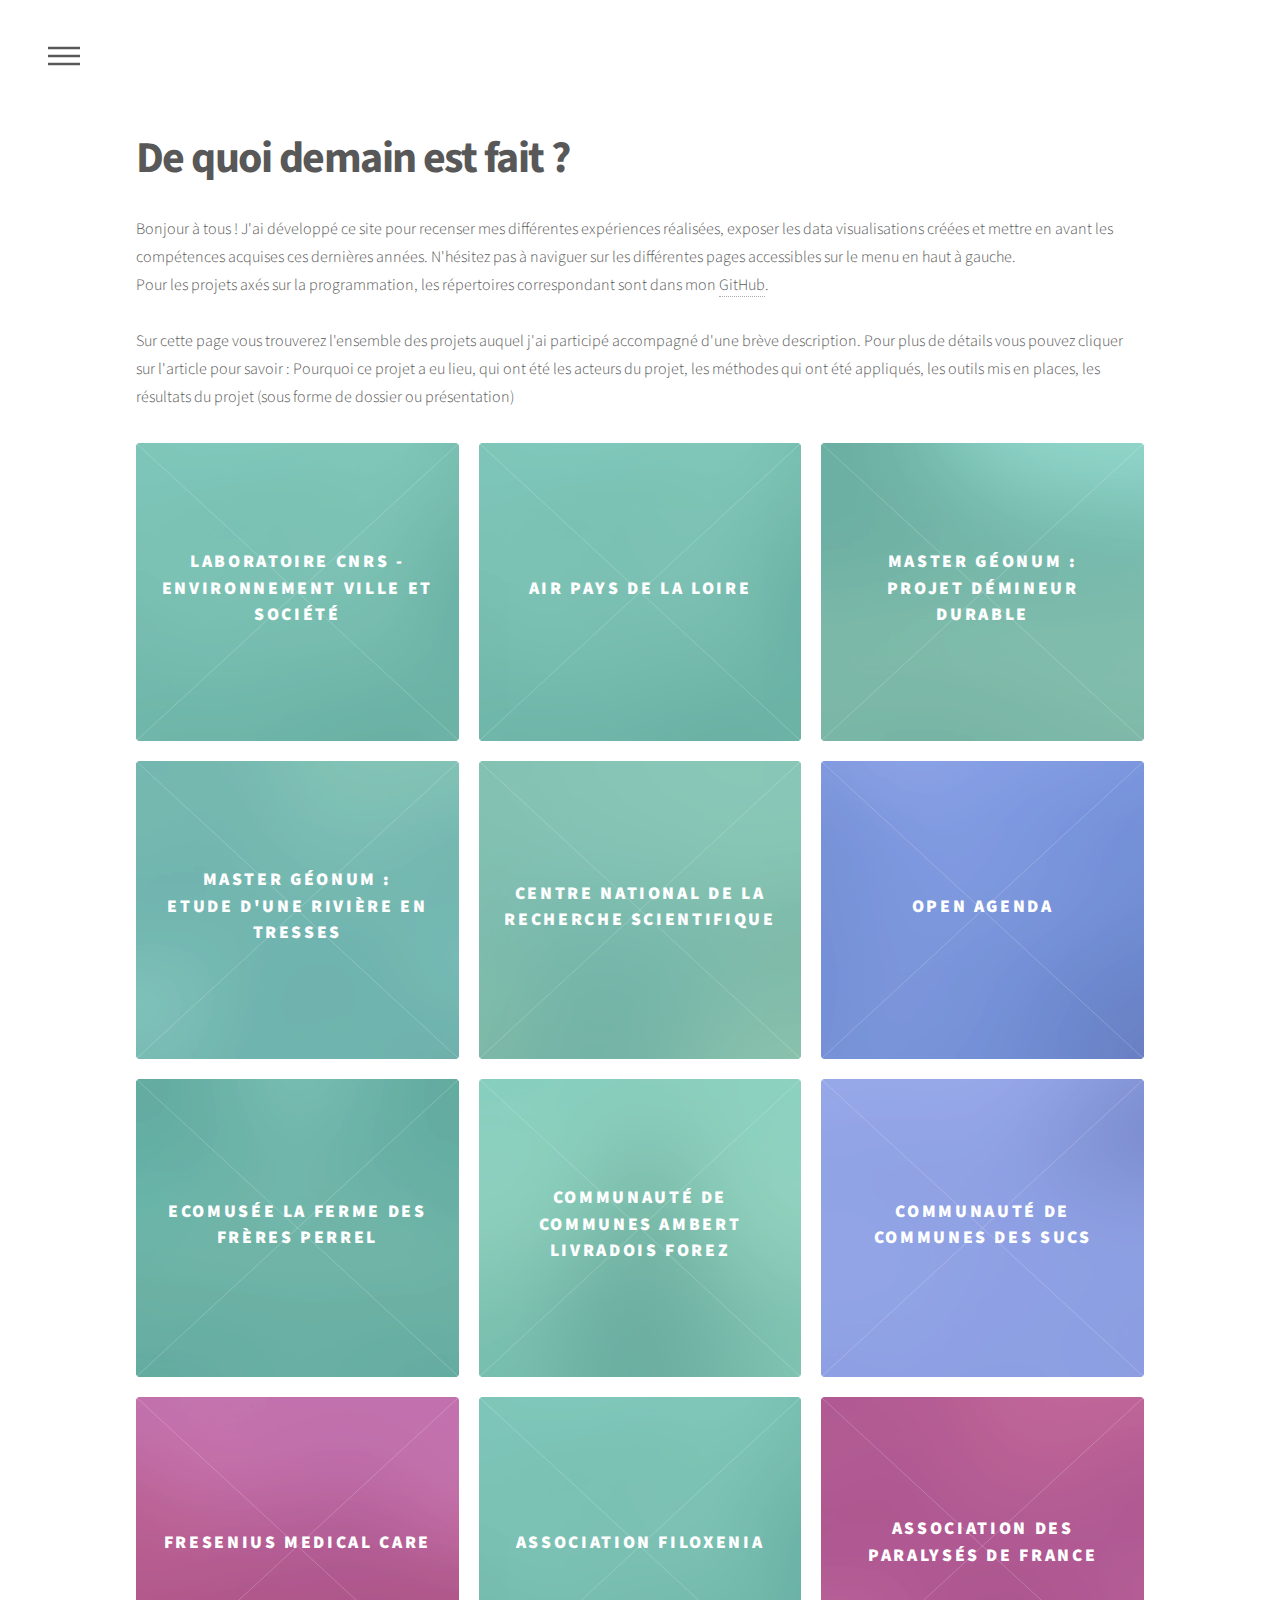
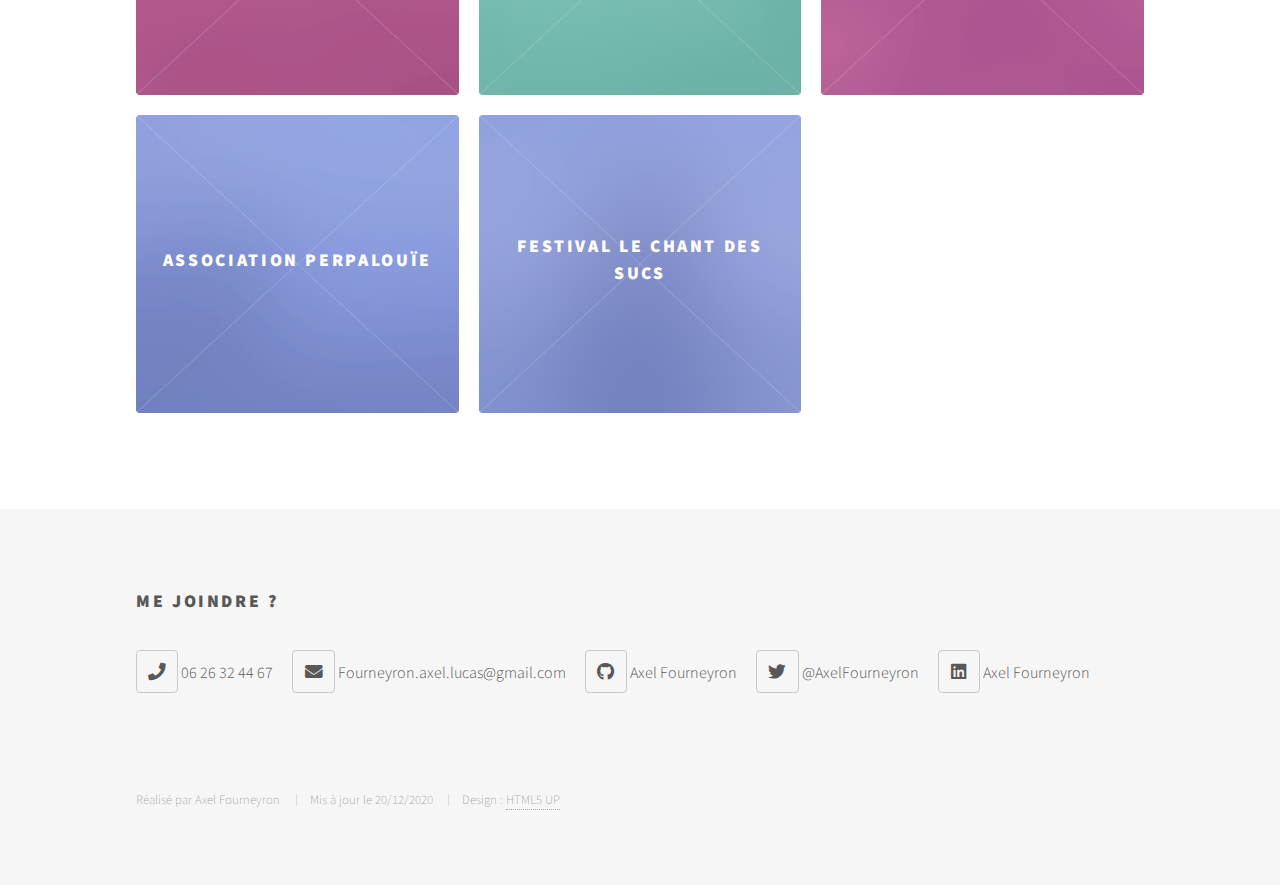
==== commit d4f9d68f: "ok" ====
--- a/index.html
+++ b/index.html
@@ -301,6 +301,12 @@
 									<li><a href="https://twitter.com/AxelFourneyron" class="icon brands style2 fa-twitter"><span class="label">Twitter</span></a> @AxelFourneyron</li>
 									<li><a href="https://www.linkedin.com/in/axel-fourneyron-106a21122/" class="icon brands style2 fa-linkedin"><span class="label">linkedin</span></a> Axel Fourneyron</li>
 								</ul>
+
+								<ul class="copyright">
+									<li> Réalisé par Axel Fourneyron </li>
+									<li> Mis à jour le 20/12/2020 </li>
+									<li> Design : <a href="http://html5up.net">HTML5 UP</a></li>
+								</ul>
 							
 							
 						</div>
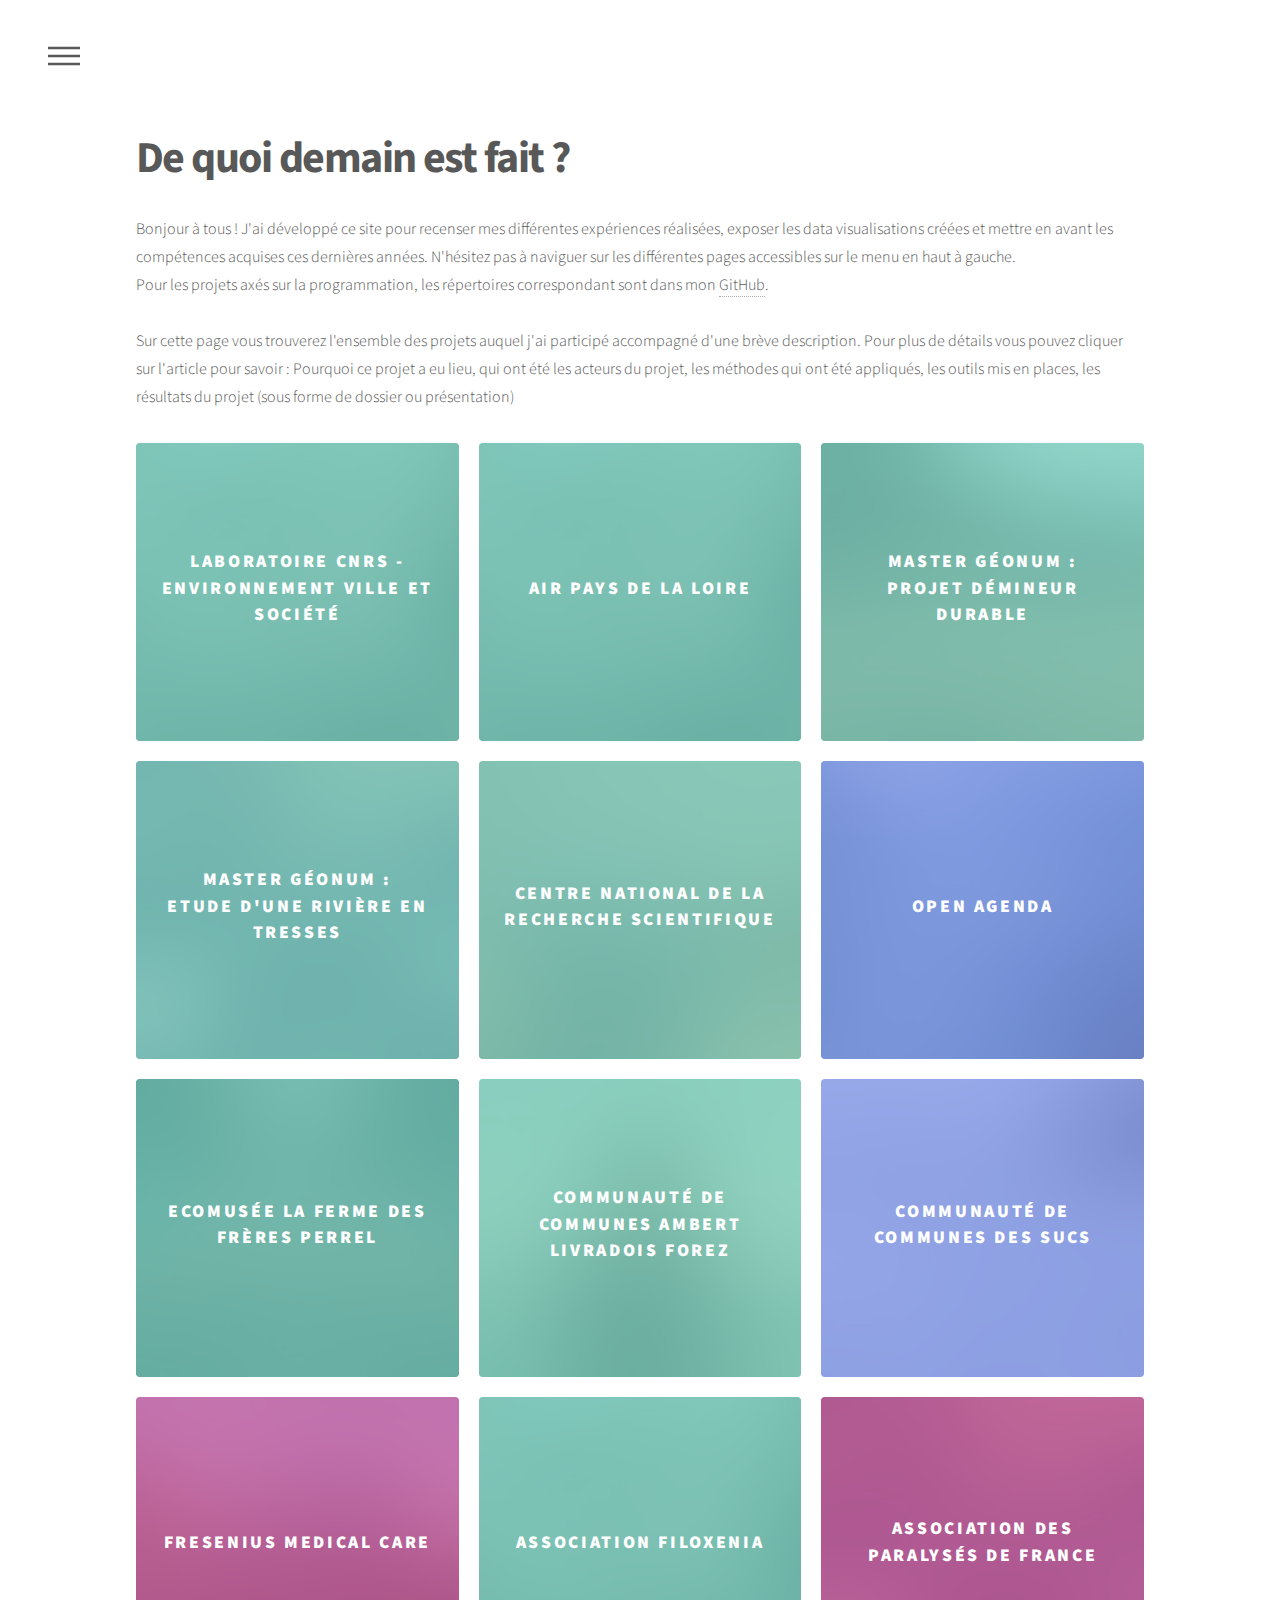
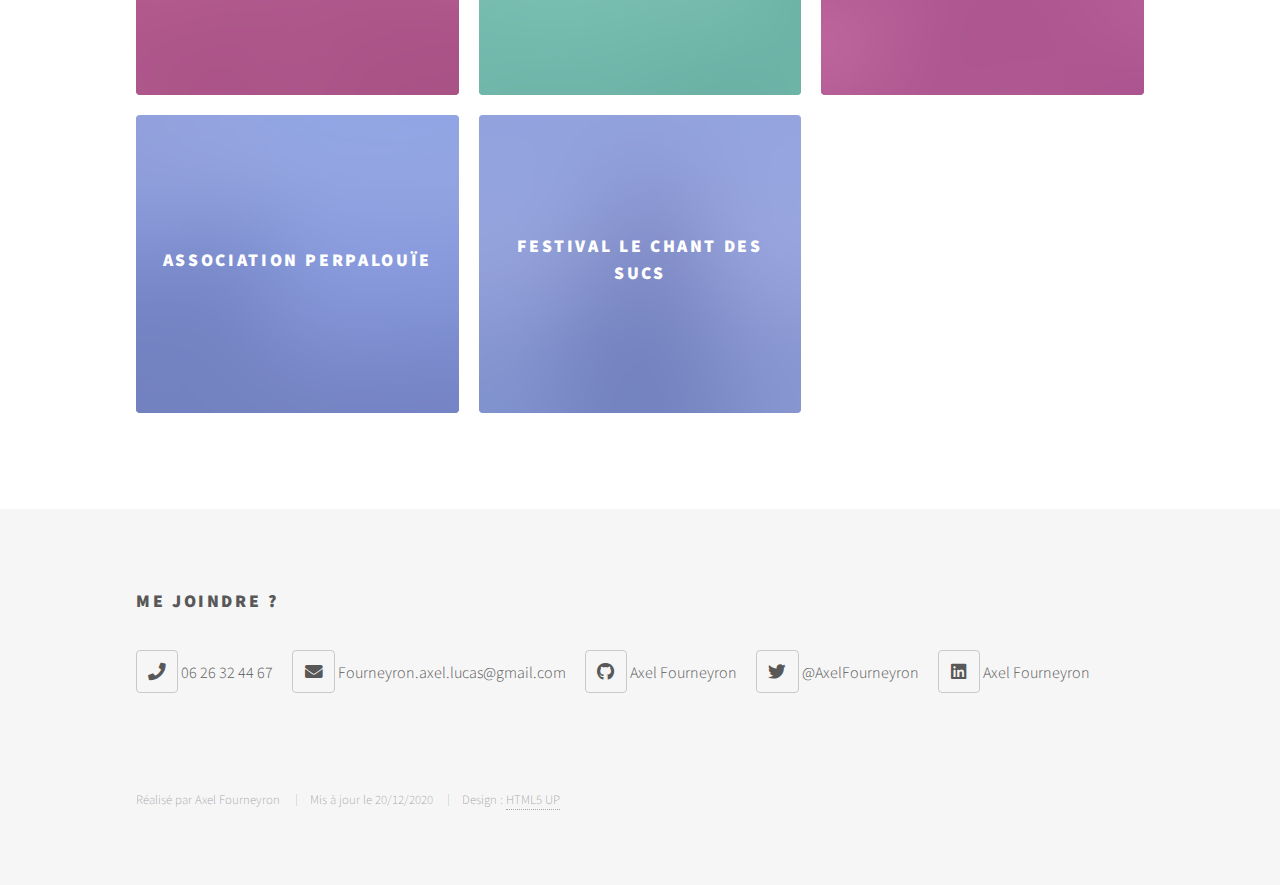
==== commit 5a51dc14: "corr" ====
--- a/index.html
+++ b/index.html
@@ -29,7 +29,7 @@
 						<h2>Menu</h2>
 						<ul>
 							<li><a href="index.html">Projets réalisés</a></li>
-							<li><a href="apropos.html">A propose de moi</a></li>
+							<li><a href="apropos.html">A propos de moi</a></li>
 							<li><a href="document/CV_FOURNEYRON_AXEL.pdf" download="CV_FOURNEYRON_AXEL">Téléchargé mon CV</a></li>
 							<li><a href="dataviz.html">DataViz et Cartographie</a></li>
 							<li><a href="illustration.html">Dessin Numérique</a></li>
--- a/assets/css/main.css
+++ b/assets/css/main.css
@@ -2424,6 +2424,14 @@
 		display: inline-block;
 		position: relative;
 	}
+
+	.image999 {
+		border-radius: 4px;
+		border: 0;
+		display: inline-block;
+		position: relative;
+	}
+
 
 		.image img {
 			border-radius: 4px;
@@ -2712,6 +2720,19 @@
 				overflow: hidden;
 			}
 
+			.tiles article > .image999 {
+
+				position: relative;
+				display: block;
+				width: 100%;
+				border-radius: 4px;
+				overflow: hidden;
+			}
+			.tiles article > .image999 img {
+				display: block;
+				width: 100%;
+			}
+
 				.tiles article > .image img {
 					display: block;
 					width: 100%;
@@ -2748,10 +2769,10 @@
 					left: 0;
 					width: 100%;
 					height: 100%;
-					background-image: url("data:image/svg+xml;charset=utf8,%3Csvg xmlns='http://www.w3.org/2000/svg' width='100' height='100' viewBox='0 0 100 100' preserveAspectRatio='none'%3E%3Cstyle%3Eline %7B stroke-width: 0.25px%3B stroke: %23ffffff%3B %7D%3C/style%3E%3Cline x1='0' y1='0' x2='100' y2='100' /%3E%3Cline x1='100' y1='0' x2='0' y2='100' /%3E%3C/svg%3E");
+				/*	background-image: url("data:image/svg+xml;charset=utf8,%3Csvg xmlns='http://www.w3.org/2000/svg' width='100' height='100' viewBox='0 0 100 100' preserveAspectRatio='none'%3E%3Cstyle%3Eline %7B stroke-width: 0.25px%3B stroke: %23ffffff%3B %7D%3C/style%3E%3Cline x1='0' y1='0' x2='100' y2='100' /%3E%3Cline x1='100' y1='0' x2='0' y2='100' /%3E%3C/svg%3E");
 					background-position: center;
 					background-repeat: no-repeat;
-					background-size: 100% 100%;
+					background-size: 100% 100%; */
 					opacity: 0.25;
 					z-index: 2;
 				}
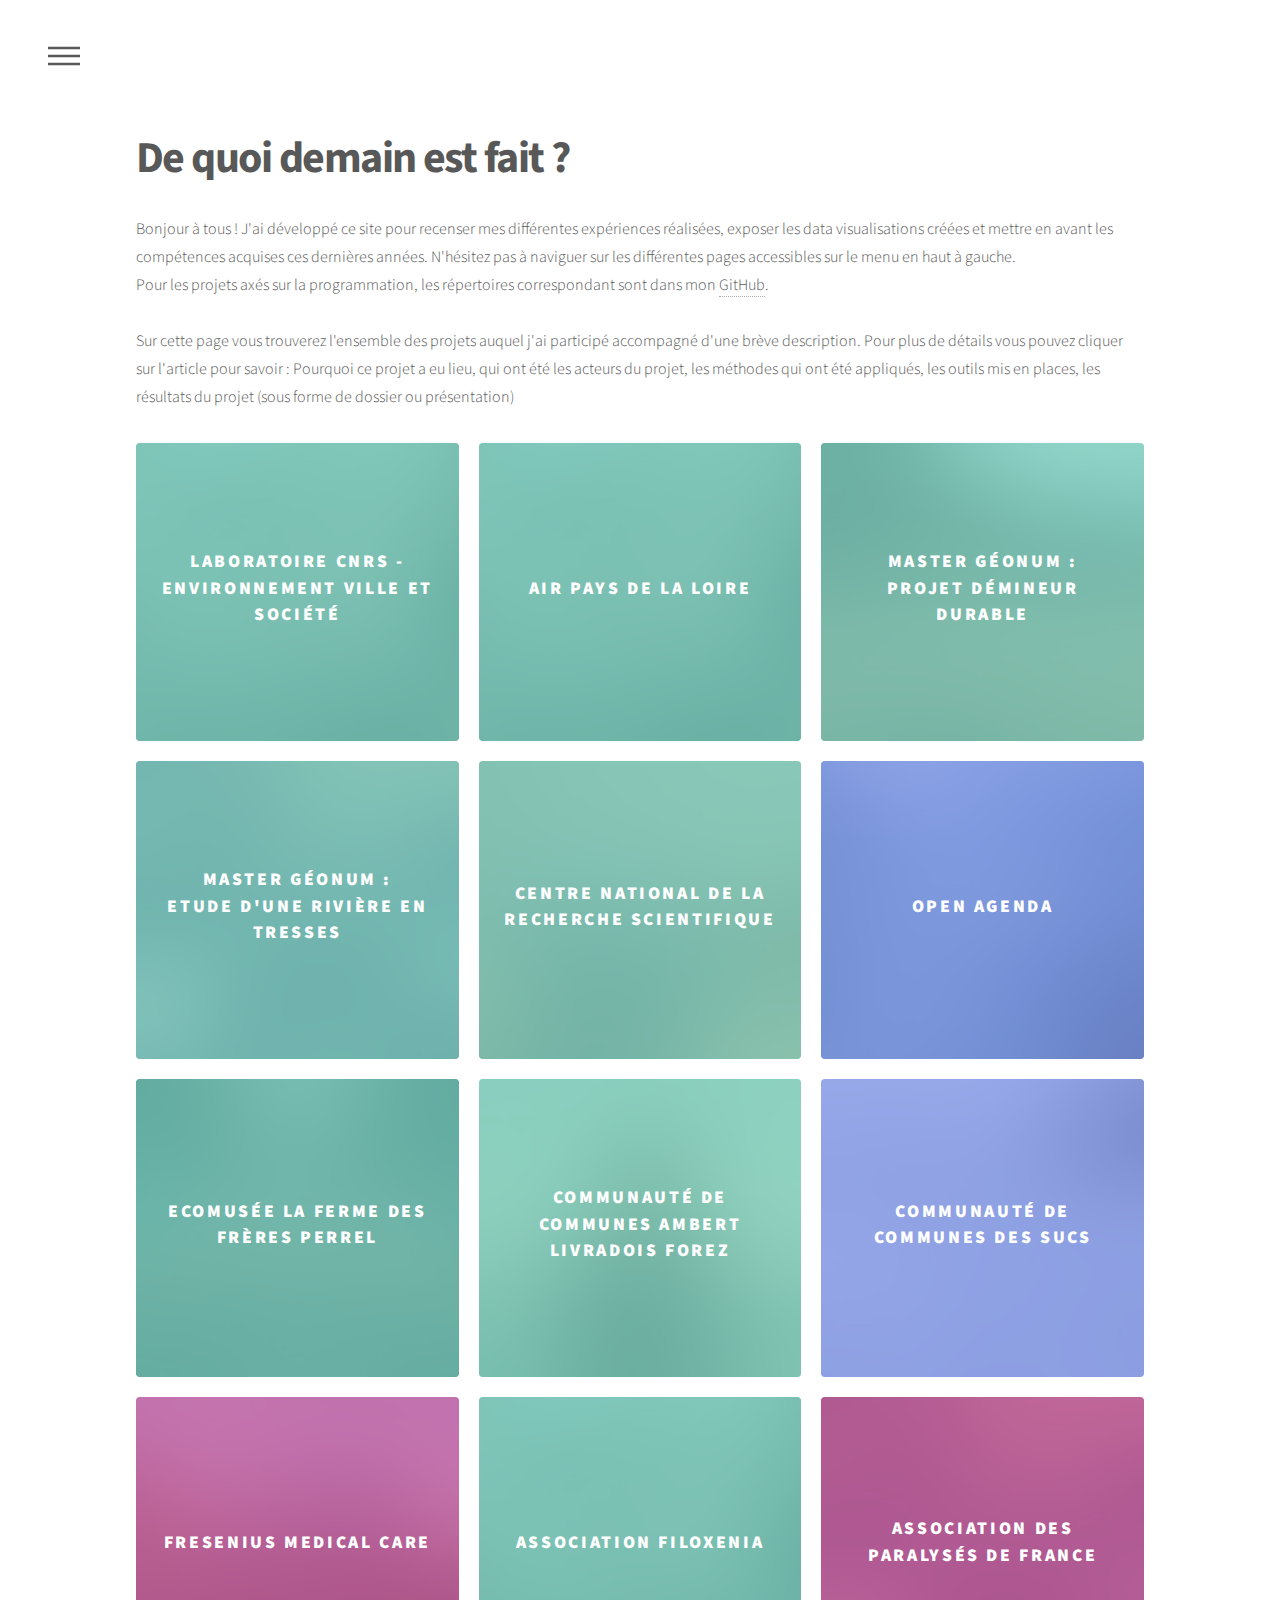
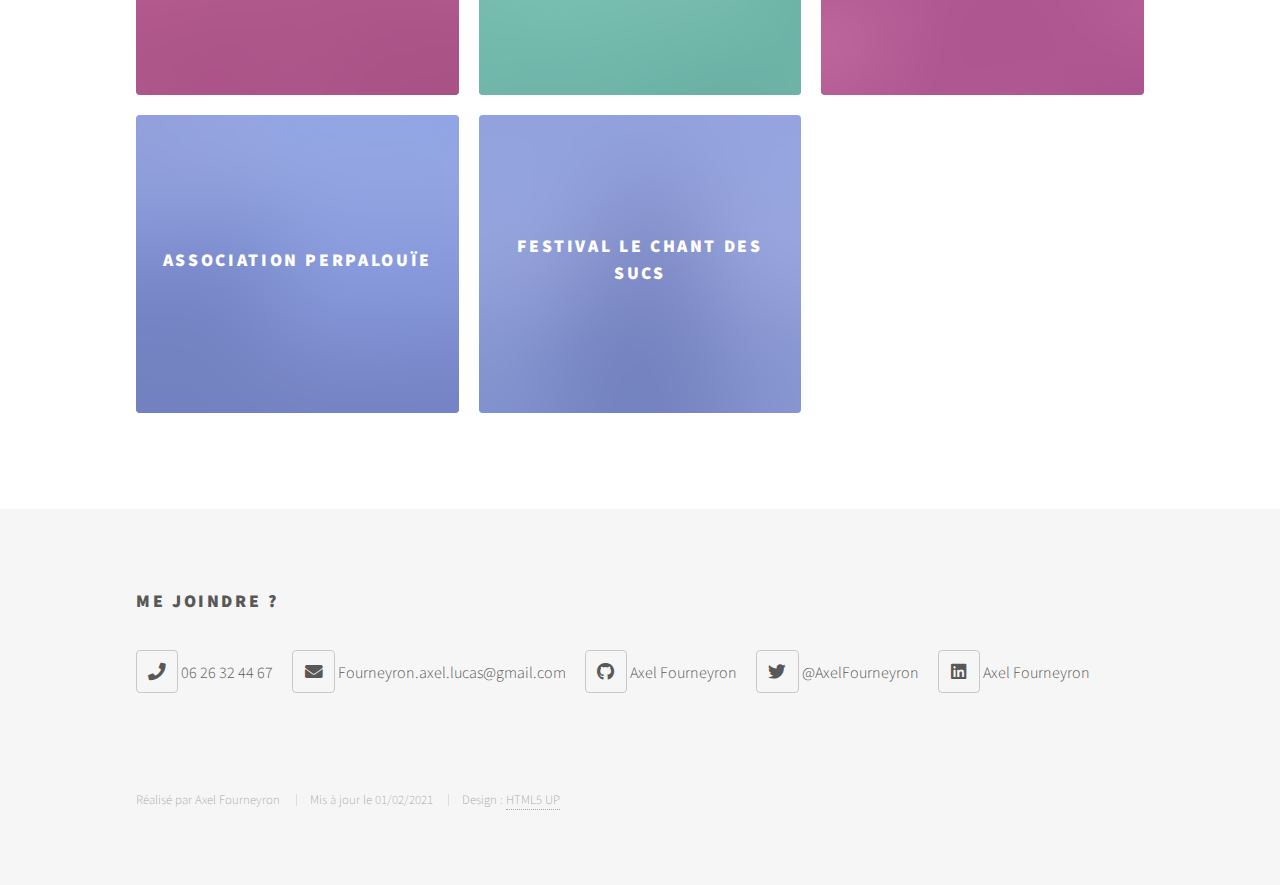
==== commit 10094eff: "corr" ====
--- a/index.html
+++ b/index.html
@@ -30,9 +30,10 @@
 						<ul>
 							<li><a href="index.html">Projets réalisés</a></li>
 							<li><a href="apropos.html">A propos de moi</a></li>
-							<li><a href="document/CV_FOURNEYRON_AXEL.pdf" download="CV_FOURNEYRON_AXEL">Téléchargé mon CV</a></li>
+							<li><a href="document/CV_FOURNEYRON_AXEL.pdf" download="CV_FOURNEYRON_AXEL">Télécharger mon CV</a></li>
 							<li><a href="dataviz.html">DataViz et Cartographie</a></li>
 							<li><a href="illustration.html">Dessin Numérique</a></li>
+							<!-- <li><a href="avenir.html">Cuisine avec Mesh et Nawoul</a></li> -->
 						</ul>
 					</nav>
 
@@ -304,7 +305,7 @@
 
 								<ul class="copyright">
 									<li> Réalisé par Axel Fourneyron </li>
-									<li> Mis à jour le 20/12/2020 </li>
+									<li> Mis à jour le 01/02/2021 </li>
 									<li> Design : <a href="http://html5up.net">HTML5 UP</a></li>
 								</ul>
 							
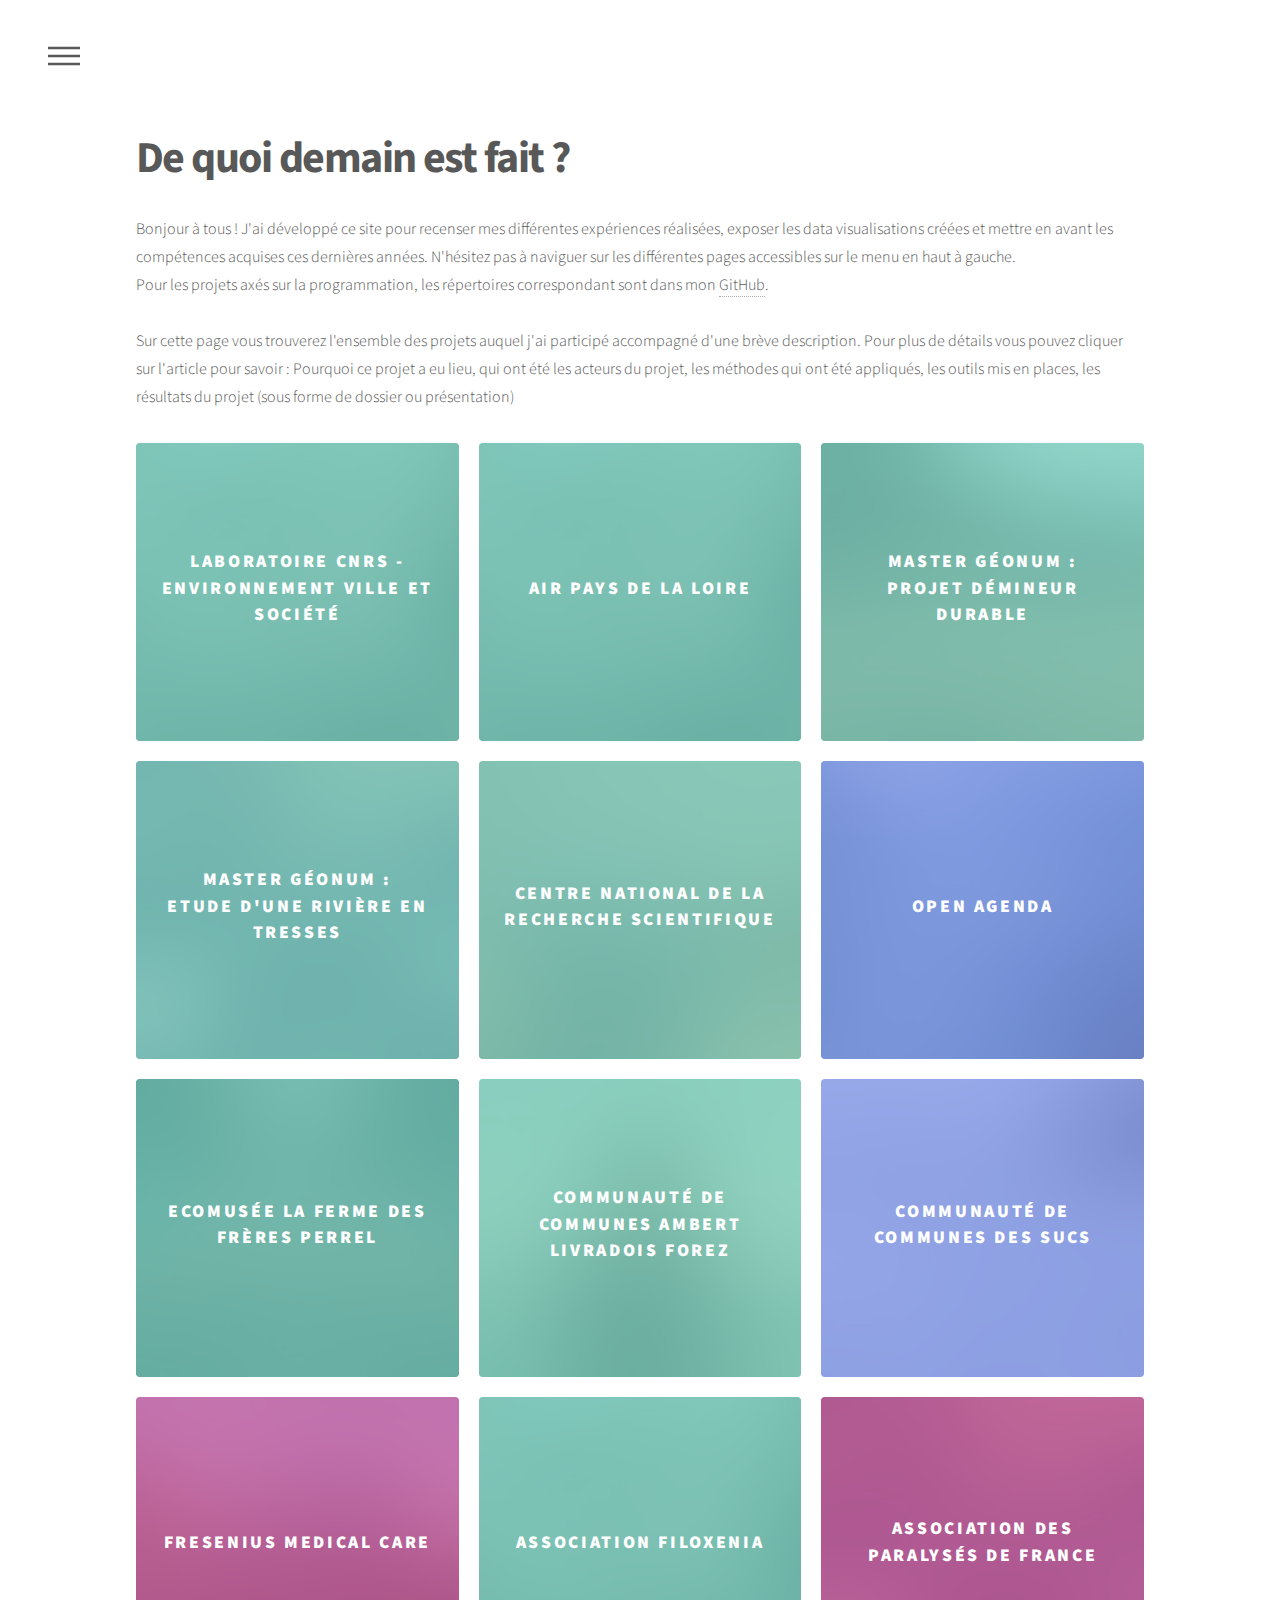
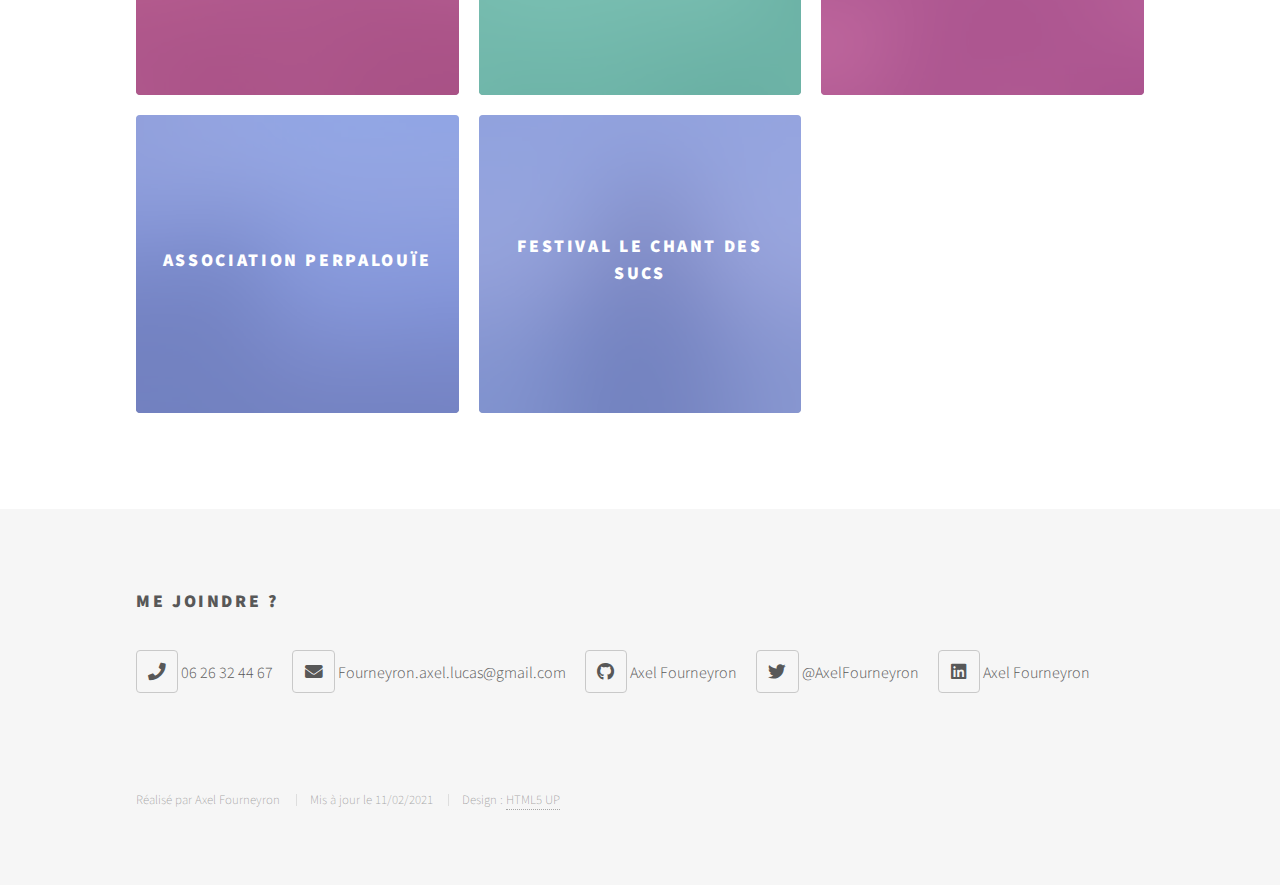
==== commit 30a558ed: "add carte + illustration" ====
--- a/index.html
+++ b/index.html
@@ -305,7 +305,7 @@
 
 								<ul class="copyright">
 									<li> Réalisé par Axel Fourneyron </li>
-									<li> Mis à jour le 01/02/2021 </li>
+									<li> Mis à jour le 11/02/2021 </li>
 									<li> Design : <a href="http://html5up.net">HTML5 UP</a></li>
 								</ul>
 							
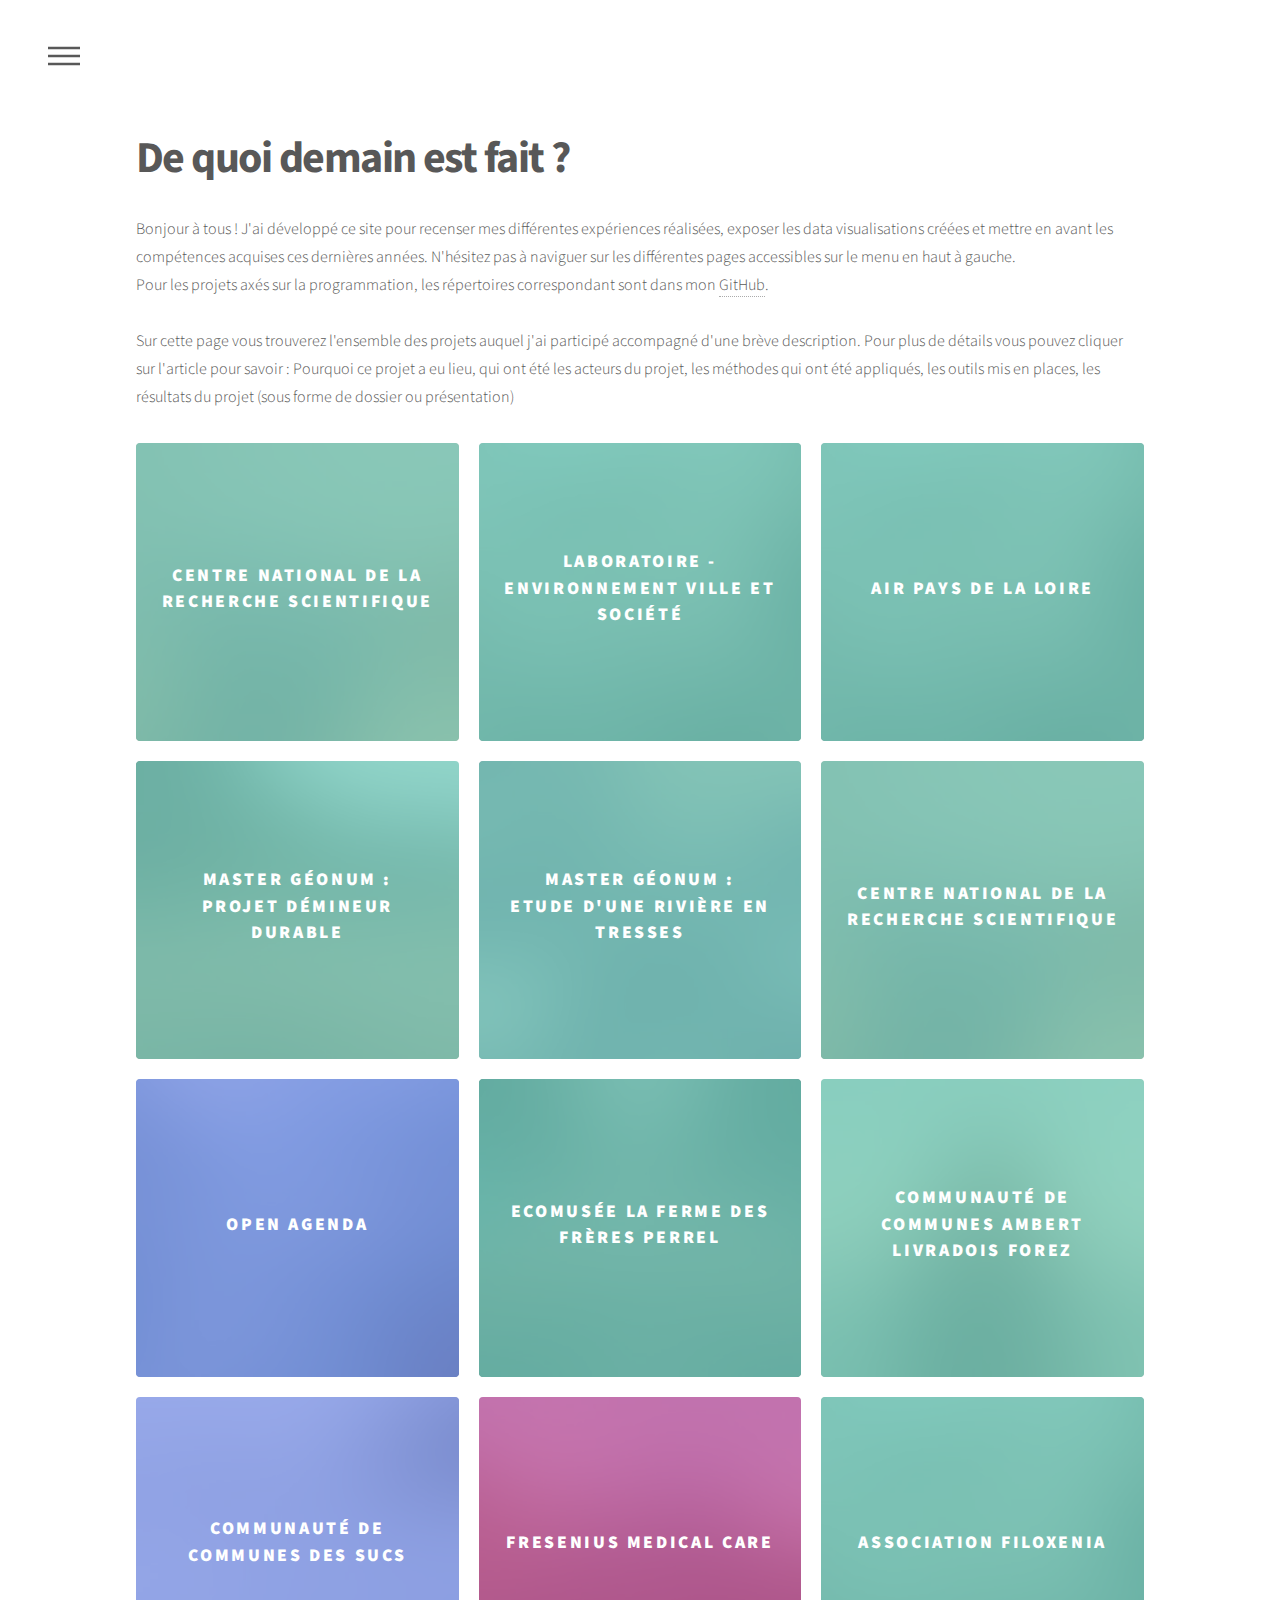
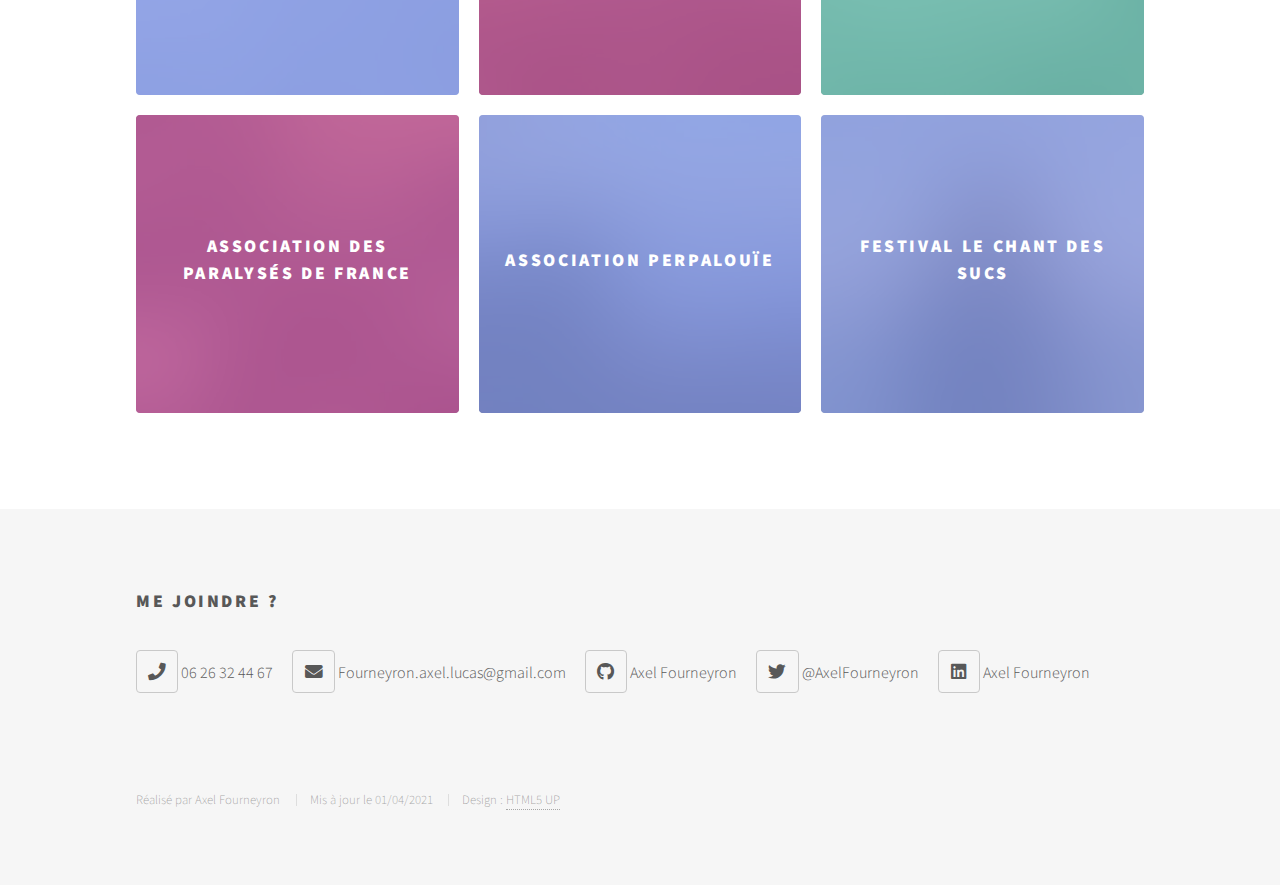
==== commit 2392c061: "up date" ====
--- a/index.html
+++ b/index.html
@@ -32,7 +32,7 @@
 							<li><a href="apropos.html">A propos de moi</a></li>
 							<li><a href="document/CV_FOURNEYRON_AXEL.pdf" download="CV_FOURNEYRON_AXEL">Télécharger mon CV</a></li>
 							<li><a href="dataviz.html">DataViz et Cartographie</a></li>
-							<li><a href="illustration.html">Dessin Numérique</a></li>
+							<!--<li><a href="illustration.html">Dessin Numérique</a></li> -->
 							<!-- <li><a href="avenir.html">Cuisine avec Mesh et Nawoul</a></li> -->
 						</ul>
 					</nav>
@@ -59,17 +59,34 @@
 							</header>
 							<section class="tiles">
 
+
+								<article class="style3">
+									<span class="image">
+										<img src="images/pic01.jpg" alt="" />
+									</span>
+									<a href="document/Projet SOFT.pptx" download="Presentation Projet SOFT.pptx">
+										<h2>Centre National de la Recherche Scientifique</h2>
+										<div class="content">
+											<p>Réalisation d'étude géographique et sociologique pour 
+											représenter les comportements des données participatives.</p>
+												<i>Ingénieur Géomaticien  - 2 mois</i>
+
+										</div>
+									</a>
+								</article>
+
+
 								<article class="style3">
 									<span class="image">
 										<img src="images/pic07.jpg" alt="" />
 									</span>
 									<a href="#">
-										<h2> Laboratoire CNRS - Environnement Ville et Société </h2>
+										<h2> Laboratoire - Environnement Ville et Société </h2>
 										<div class="content">
 											<p> Collecte, traitement et analyses de données pour 
 												traiter la question de la pollution lumineuse 
 													 et son impact environnemental.</p>
-												<i> Chargé d'études <br> 4 mois - en cours</i>
+												<i> Chargé d'études <br> 4 mois </i>
 
 										</div>
 									</a>
@@ -305,7 +322,7 @@
 
 								<ul class="copyright">
 									<li> Réalisé par Axel Fourneyron </li>
-									<li> Mis à jour le 11/02/2021 </li>
+									<li> Mis à jour le 01/04/2021 </li>
 									<li> Design : <a href="http://html5up.net">HTML5 UP</a></li>
 								</ul>
 							
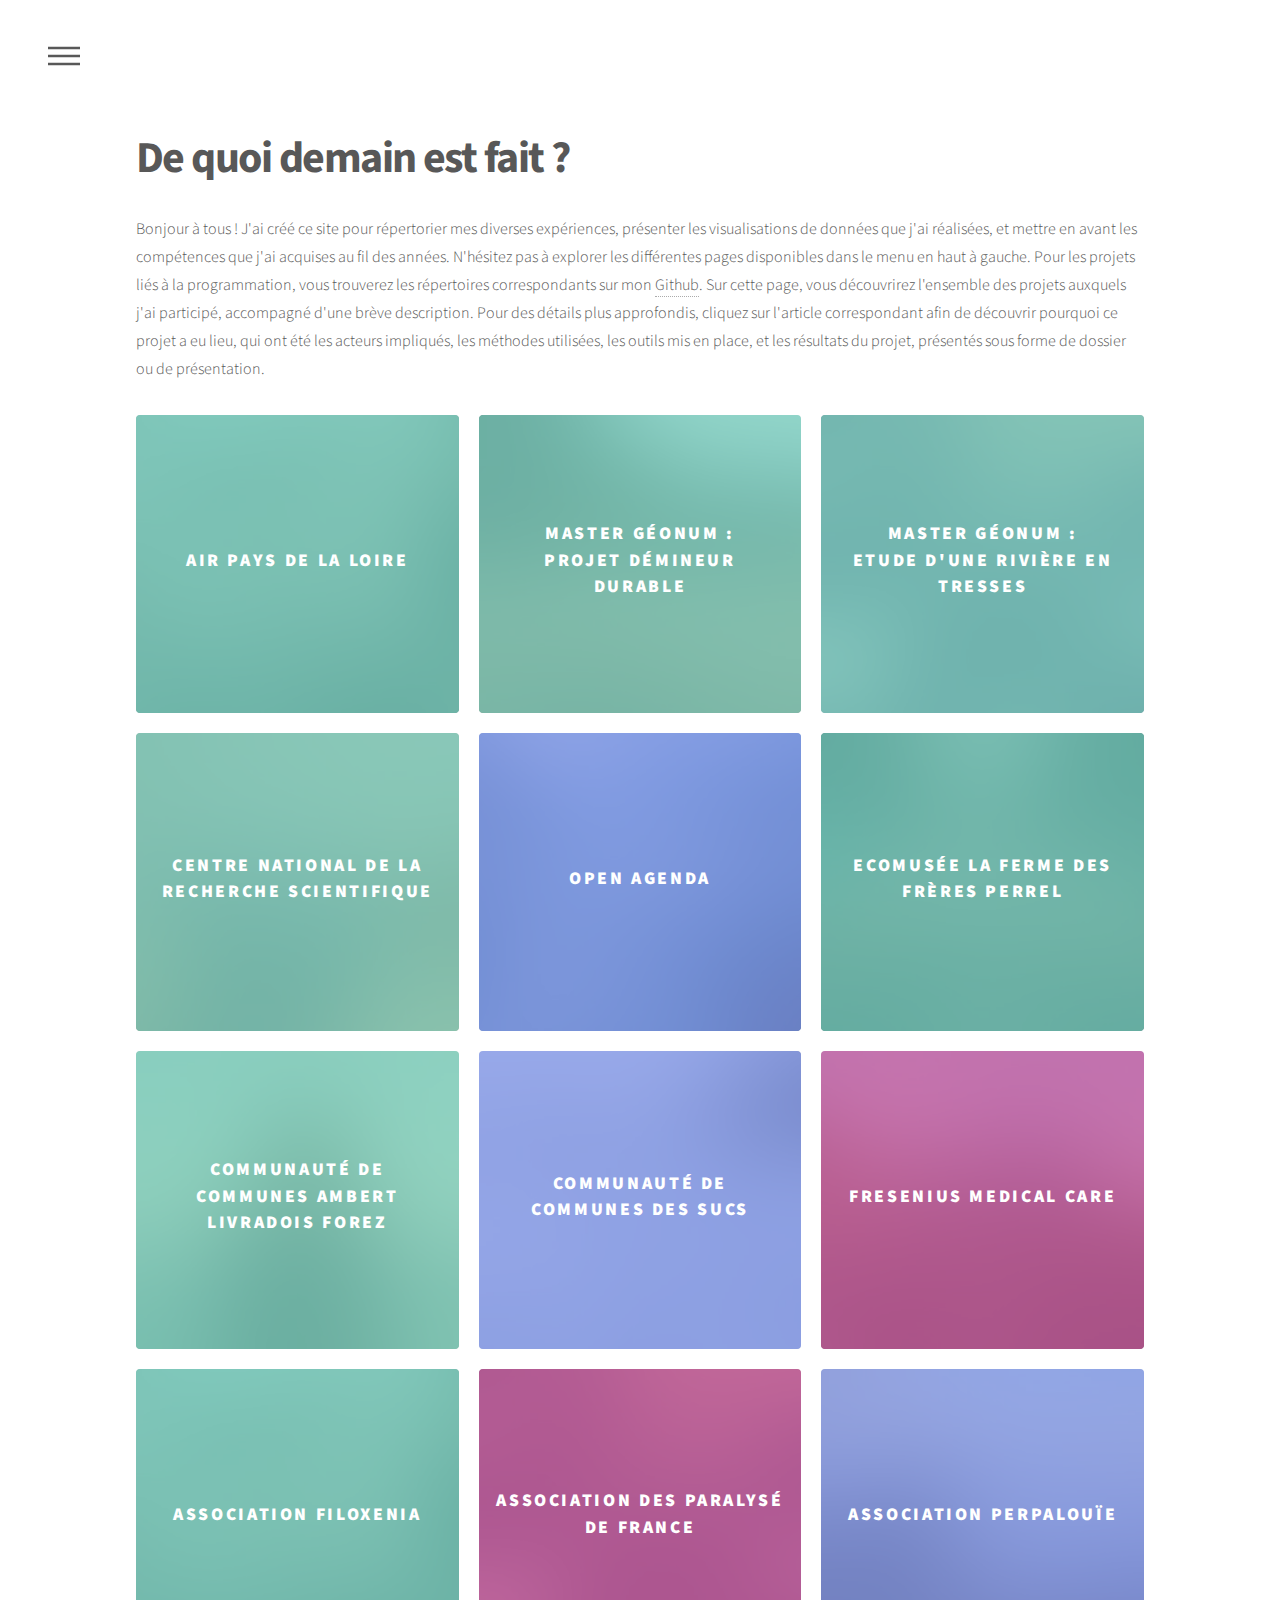
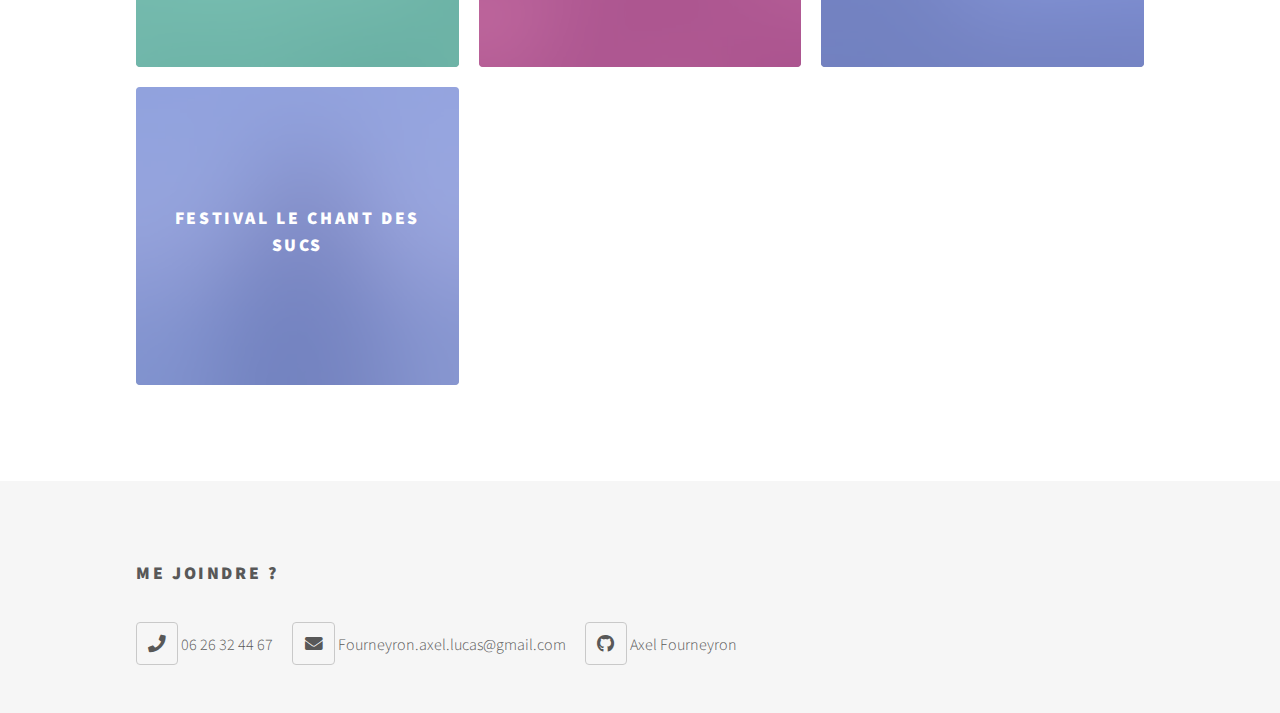
==== commit 3f710e2f: "Update index.html" ====
--- a/index.html
+++ b/index.html
@@ -29,11 +29,8 @@
 						<h2>Menu</h2>
 						<ul>
 							<li><a href="index.html">Projets réalisés</a></li>
-							<li><a href="apropos.html">A propos de moi</a></li>
-							<li><a href="document/CV_FOURNEYRON_AXEL.pdf" download="CV_FOURNEYRON_AXEL">Télécharger mon CV</a></li>
-							<li><a href="dataviz.html">DataViz et Cartographie</a></li>
-							<!--<li><a href="illustration.html">Dessin Numérique</a></li> -->
-							<!-- <li><a href="avenir.html">Cuisine avec Mesh et Nawoul</a></li> -->
+							<li><a href="apropos.html">A propose de moi</a></li>
+							<li><a href="document/CV_FOURNEYRON_AXEL.pdf" download="CV_FOURNEYRON_AXEL">Téléchargé mon CV</a></li>
 						</ul>
 					</nav>
 
@@ -42,69 +39,24 @@
 						<div class="inner">
 							<header>
 								<h1> De quoi demain est fait ? </h1>
-								<p>
-									Bonjour à tous ! J'ai développé ce site pour recenser mes différentes expériences réalisées, exposer les data visualisations créées et mettre en avant les compétences acquises ces dernières années.
-N'hésitez pas à naviguer sur les différentes pages accessibles sur le menu en haut à gauche. <br>
-Pour les projets axés sur la programmation, les répertoires correspondant sont dans mon <a href="https://github.com/FourneyronA">GitHub</a>.
-<br><br>
-Sur cette page vous trouverez l'ensemble des projets auquel j'ai participé accompagné d'une brève description. Pour plus de détails vous pouvez cliquer sur l'article pour savoir :
- Pourquoi ce projet a eu lieu,
-  qui ont été les acteurs du projet,
-   les méthodes qui ont été appliqués,
-	les outils mis en places,
-	 les résultats du projet (sous forme de dossier ou présentation)
-
+								<p> Bonjour à tous ! J'ai créé ce site pour répertorier mes diverses expériences, présenter les visualisations de données que j'ai réalisées, et mettre en avant les compétences que j'ai acquises au fil des années. N'hésitez pas à explorer les différentes pages disponibles dans le menu en haut à gauche.
+									Pour les projets liés à la programmation, vous trouverez les répertoires correspondants sur mon  <a href="https://github.com/FourneyronA">Github</a>.
+									Sur cette page, vous découvrirez l'ensemble des projets auxquels j'ai participé, accompagné d'une brève description. Pour des détails plus approfondis, cliquez sur l'article correspondant afin de découvrir pourquoi ce projet a eu lieu, qui ont été les acteurs impliqués, les méthodes utilisées, les outils mis en place, et les résultats du projet, présentés sous forme de dossier ou de présentation.
 									
 								</p>
 							</header>
 							<section class="tiles">
 
-
-								<article class="style3">
-									<span class="image">
-										<img src="images/pic01.jpg" alt="" />
-									</span>
-									<a href="document/Projet SOFT.pptx" download="Presentation Projet SOFT.pptx">
-										<h2>Centre National de la Recherche Scientifique</h2>
-										<div class="content">
-											<p>Réalisation d'étude géographique et sociologique pour 
-											représenter les comportements des données participatives.</p>
-												<i>Ingénieur Géomaticien  - 2 mois</i>
-
-										</div>
-									</a>
-								</article>
-
-
 								<article class="style3">
 									<span class="image">
 										<img src="images/pic07.jpg" alt="" />
 									</span>
-									<a href="#">
-										<h2> Laboratoire - Environnement Ville et Société </h2>
-										<div class="content">
-											<p> Collecte, traitement et analyses de données pour 
-												traiter la question de la pollution lumineuse 
-													 et son impact environnemental.</p>
-												<i> Chargé d'études <br> 4 mois </i>
-
-										</div>
-									</a>
-								</article>
-								
-								
-								
-								
-								<article class="style3">
-									<span class="image">
-										<img src="images/pic07.jpg" alt="" />
-									</span>
-									<a href="document/Presentation_Travaux_AIRPL.pdf" download="Présentation Travaux Qualité des données.pdf">
+									<a href="document/Memoire_Qualite_Donnees_Axel_Fourneyron_2020.pdf" download="Mémoire Qualité des données Axel Fourneyron 2020">
 										<h2>Air Pays de la Loire</h2>
 										<div class="content">
-											<p>Développement d'indicateurs spatio-temporelles pour évaluer
-												la qualité des données et faciliter la transition écologique.</p>
-												<i>Ingénieur d'études environnementales <br> 6 mois </i>
+											<p>Développements d'indicateurs spatio-temporelles pour évaluer
+												la qualité des données et facilité la transition écologique.</p>
+												<i>Ingénieur d'études environnementales <br> 6 mois - en cours</i>
 
 										</div>
 									</a>
@@ -129,13 +81,13 @@
 									<span class="image">
 										<img src="images/pic08.jpg " alt="" />
 									</span>
-									<a href="document/guide_technique_MNT.pdf" download="Guide Technique MNT Fourneyron_Axel.pdf">
+									<a href="document/guide_technique_MNT.pdf" download="Guide Technique MNT Fourneyron_Axel">
 										<h2>Master Géonum :<br> Etude d'une rivière en tresses
 											 <br> </h2>
 										<div class="content">
-											<p>Réalisation d'un Modèle Numérique de Surface à partir de photos acquises par drône, <br>
+											<p>Réalisation d'un Modèle Numérique de Surface à partir de photo acquis par drône, <br>
 											Estimation des paramètres impactant la qualités</p>
-												<i> Ingénieur d’Etudes - 2 semaines</i>
+												<i> Ingénieure d’Etudes - 2 semaines</i>
 
 										</div>
 									</a>
@@ -147,7 +99,7 @@
 									<span class="image">
 										<img src="images/pic01.jpg" alt="" />
 									</span>
-									<a href="document/Projet SOFT.pptx" download="Presentation Projet SOFT.pptx">
+									<a href="document/Memoire_2019_Fourneyron_Axel.pdf" download="Mémoire Geographies Numériques Fourneyron_Axel">
 										<h2>Centre National de la Recherche Scientifique</h2>
 										<div class="content">
 											<p>Analyses des comportements spatiaux des données de
@@ -162,10 +114,10 @@
 									<span class="image">
 										<img src="images/pic02.jpg" alt="" />
 									</span>
-									<a href="document/Rendu_OpenAgenda.pdf" download="Audit OpenAgenda.pdf">
+									<a href="document/Rendu_OpenAgenda.pdf" download="Audit OpenAgenda">
 										<h2>Open agenda</h2>
 										<div class="content">
-											<p>Analyses et audit des données événementielles spatiales
+											<p>Analyses et audit des données événementiel spatiales
 												d'OpenAgenda dans l'objectif d'aider les collectivités à
 												visualiser les événements de leurs territoires.</p>
 												<i>Géomaticien - 3 mois</i>
@@ -177,7 +129,7 @@
 									<span class="image">
 										<img src="images/pic03.jpg" alt="" />
 									</span>
-									<a href="document/Projet_EcoMusee.pdf" download="Projet écomusée Ferme des Frères PERREL.pdf">
+									<a href="document/Projet_EcoMusee.pdf" download="Projet écomusée Ferme des Frères PERREL">
 										<h2>Ecomusée la Ferme des frères Perrel</h2>
 										<div class="content">
 											<p>Organisation d'un événement répondant aux
@@ -190,7 +142,7 @@
 									<span class="image">
 										<img src="images/pic04.jpg" alt="" />
 									</span>
-									<a href="document/Soutenance_Ambert.pdf" download="Soutenance Ambert Déchets verts.pdf">
+									<a href="document/Soutenance_Ambert.pdf" download="Soutenance Ambert Déchets verts">
 										
 										<h2>Communauté de Communes Ambert
 											Livradois Forez</h2>
@@ -206,7 +158,7 @@
 									<span class="image">
 										<img src="images/pic05.jpg" alt="" />
 									</span>
-									<a href="document/Diagnostic_culturel.pdf" download="Diagnostic Territorial.pdf">
+									<a href="document/Diagnostic_culturel.pdf" download="DIAGNOSTIC TERRITOIRIAL">
 										<h2>Communauté de Communes des Sucs</h2>
 										<div class="content">
 											<p>Réalisation d'un diagnostic territorial avec le recensement
@@ -235,7 +187,7 @@
 									<span class="image">
 										<img src="images/pic07.jpg" alt="" />
 									</span>
-									<a href="document/Presentation_Voyage.pdf"  download="Presentation Voyage.pdf">
+									<a href="document/Presentation_Voyage.pdf"  download="Presentation_Voyage">
 										<h2>Association Filoxenia</h2>
 										<div class="content">
 											<p>Voyage de coopération internationale en Grèce, réalisation de sensibilisation à l'environnement.</p>
@@ -249,7 +201,7 @@
 										<img src="images/pic08.jpg" alt="" />
 									</span>
 									<a >
-										<h2>Association des Paralysés de France </h2>
+										<h2>Association des Paralysé de France </h2>
 										<div class="content">
 											<p>Développement d'un site web dynamique et formation à la prise en main des outils informatiques.</p>
 											<i> Développeur web - 3 mois </i>
@@ -262,7 +214,7 @@
 									<span class="image">
 										<img src="images/pic12.jpg" alt="" />
 									</span>
-									<a href="document/ChoisirSonAssiette.pdf" download="Choisir Son Assiette.pdf">
+									<a href="document/ChoisirSonAssiette.pdf" download="ChoisirSonAssiette">
 										<h2>Association Perpalouïe</h2>
 										<div class="content">
 											<p>Création de l'événement "Choisir son assiette" pour mettre en avant les produits locaux et éthiques mais aussi sensibiliser aux gaspillages alimentaires.</p>
@@ -278,7 +230,7 @@
 									<a>
 										<h2> Festival Le Chant des Sucs</h2>
 										<div class="content">
-											<p>Coordination des structures culturelles afin de valoriser la culture sur un territoire à l'aide de partenaires locaux.</p>
+											<p>Coordination des structures culturels afin de valoriser la culture sur un territoire à l'aide de partenaires locaux.</p>
 												<i>Coordinateur du projet - 3 mois</i>
 										</div>
 									</a>
@@ -309,23 +261,15 @@
 									</ul>
 								</form>
 							</section> -->
-					
+							<section>
 								<h2>Me joindre ? </h2>
 								<ul class="icons">
 									
-									<li><a class="icon solid style2 fa-phone"> <span class="label">Phone</span></a>  06 26 32 44 67</li>
-									<li><a  class="icon solid style2 fa-envelope"><span class="label">Email</span></a>  Fourneyron.axel.lucas@gmail.com</li>
+									<li><a href="apropos.html" class="icon solid style2 fa-phone"> <span class="label">Phone</span></a>  06 26 32 44 67</li>
+									<li><a href="apropos.html" class="icon solid style2 fa-envelope"><span class="label">Email</span></a>  Fourneyron.axel.lucas@gmail.com</li>
 									<li><a href="https://github.com/FourneyronA" class="icon brands style2 fa-github"><span class="label">GitHub</span></a> Axel Fourneyron</li>
-									<li><a href="https://twitter.com/AxelFourneyron" class="icon brands style2 fa-twitter"><span class="label">Twitter</span></a> @AxelFourneyron</li>
-									<li><a href="https://www.linkedin.com/in/axel-fourneyron-106a21122/" class="icon brands style2 fa-linkedin"><span class="label">linkedin</span></a> Axel Fourneyron</li>
 								</ul>
-
-								<ul class="copyright">
-									<li> Réalisé par Axel Fourneyron </li>
-									<li> Mis à jour le 01/04/2021 </li>
-									<li> Design : <a href="http://html5up.net">HTML5 UP</a></li>
-								</ul>
-							
+							</section>
 							
 						</div>
 					</footer>
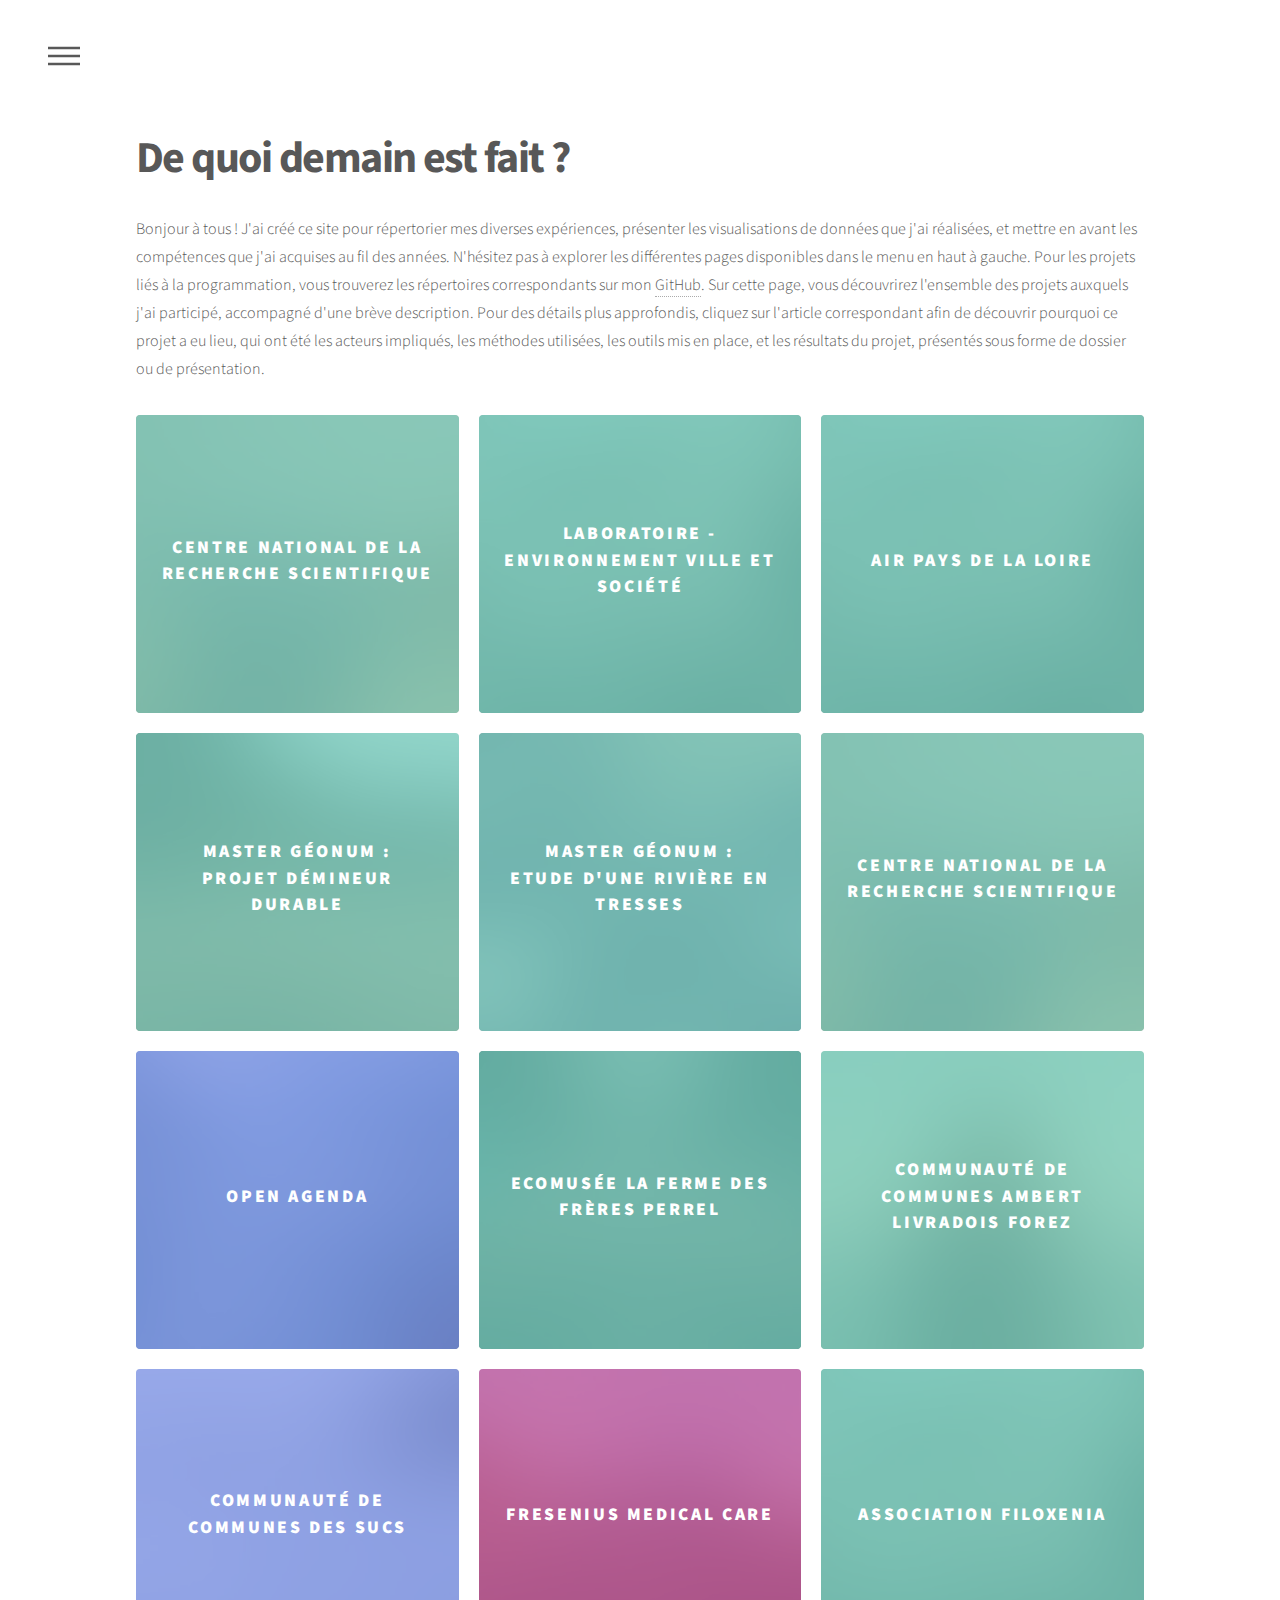
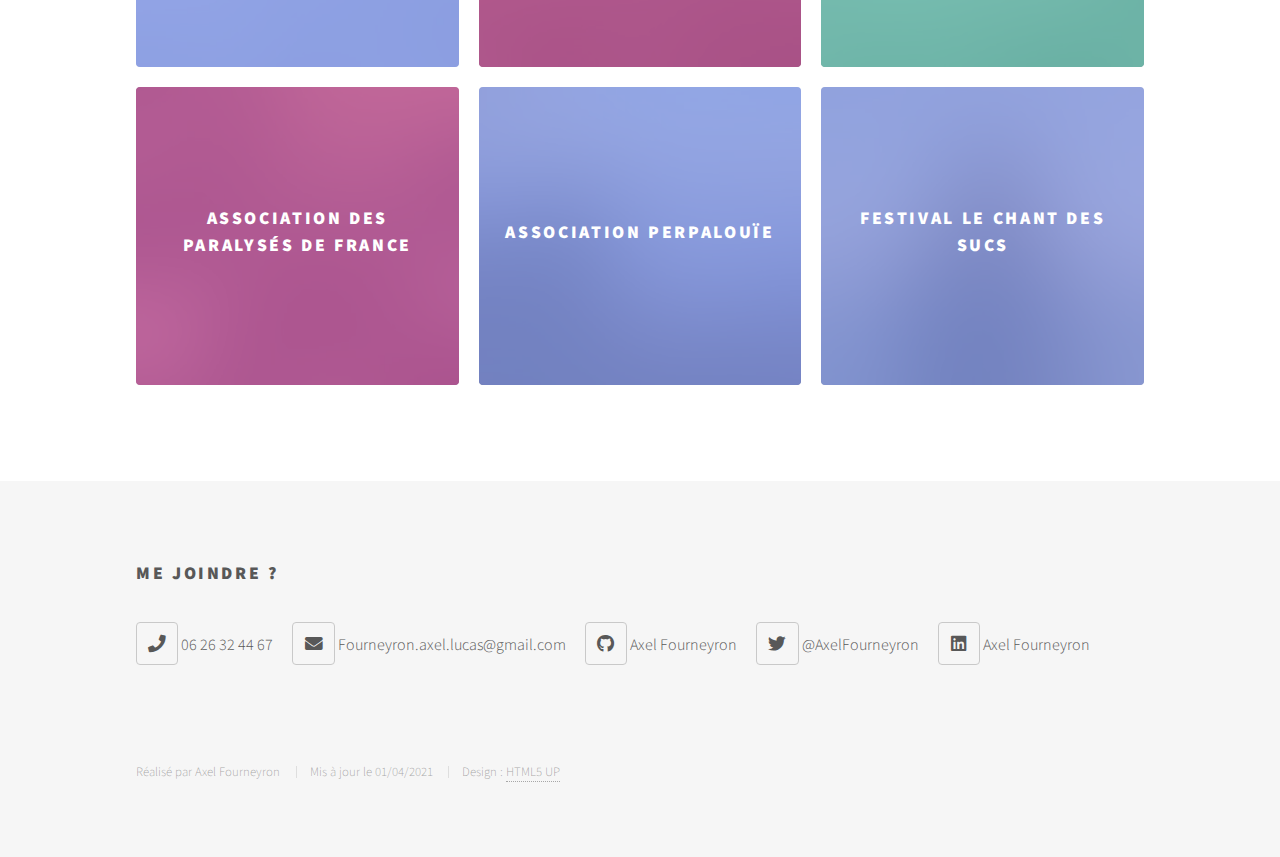
==== commit e9f2105b: "Update index.html" ====
--- a/index.html
+++ b/index.html
@@ -29,8 +29,11 @@
 						<h2>Menu</h2>
 						<ul>
 							<li><a href="index.html">Projets réalisés</a></li>
-							<li><a href="apropos.html">A propose de moi</a></li>
-							<li><a href="document/CV_FOURNEYRON_AXEL.pdf" download="CV_FOURNEYRON_AXEL">Téléchargé mon CV</a></li>
+							<li><a href="apropos.html">A propos de moi</a></li>
+							<li><a href="document/CV_FOURNEYRON_AXEL.pdf" download="CV_FOURNEYRON_AXEL">Télécharger mon CV</a></li>
+							<li><a href="dataviz.html">DataViz et Cartographie</a></li>
+							<!--<li><a href="illustration.html">Dessin Numérique</a></li> -->
+							<!-- <li><a href="avenir.html">Cuisine avec Mesh et Nawoul</a></li> -->
 						</ul>
 					</nav>
 
@@ -40,23 +43,58 @@
 							<header>
 								<h1> De quoi demain est fait ? </h1>
 								<p> Bonjour à tous ! J'ai créé ce site pour répertorier mes diverses expériences, présenter les visualisations de données que j'ai réalisées, et mettre en avant les compétences que j'ai acquises au fil des années. N'hésitez pas à explorer les différentes pages disponibles dans le menu en haut à gauche.
-									Pour les projets liés à la programmation, vous trouverez les répertoires correspondants sur mon  <a href="https://github.com/FourneyronA">Github</a>.
+									Pour les projets liés à la programmation, vous trouverez les répertoires correspondants sur mon <a href="https://github.com/FourneyronA">GitHub</a>.
 									Sur cette page, vous découvrirez l'ensemble des projets auxquels j'ai participé, accompagné d'une brève description. Pour des détails plus approfondis, cliquez sur l'article correspondant afin de découvrir pourquoi ce projet a eu lieu, qui ont été les acteurs impliqués, les méthodes utilisées, les outils mis en place, et les résultats du projet, présentés sous forme de dossier ou de présentation.
-									
 								</p>
 							</header>
 							<section class="tiles">
 
+
+								<article class="style3">
+									<span class="image">
+										<img src="images/pic01.jpg" alt="" />
+									</span>
+									<a href="document/Projet SOFT.pptx" download="Presentation Projet SOFT.pptx">
+										<h2>Centre National de la Recherche Scientifique</h2>
+										<div class="content">
+											<p>Réalisation d'étude géographique et sociologique pour 
+											représenter les comportements des données participatives.</p>
+												<i>Ingénieur Géomaticien  - 2 mois</i>
+
+										</div>
+									</a>
+								</article>
+
+
 								<article class="style3">
 									<span class="image">
 										<img src="images/pic07.jpg" alt="" />
 									</span>
-									<a href="document/Memoire_Qualite_Donnees_Axel_Fourneyron_2020.pdf" download="Mémoire Qualité des données Axel Fourneyron 2020">
+									<a href="#">
+										<h2> Laboratoire - Environnement Ville et Société </h2>
+										<div class="content">
+											<p> Collecte, traitement et analyses de données pour 
+												traiter la question de la pollution lumineuse 
+													 et son impact environnemental.</p>
+												<i> Chargé d'études <br> 4 mois </i>
+
+										</div>
+									</a>
+								</article>
+								
+								
+								
+								
+								<article class="style3">
+									<span class="image">
+										<img src="images/pic07.jpg" alt="" />
+									</span>
+									<a href="document/Presentation_Travaux_AIRPL.pdf" download="Présentation Travaux Qualité des données.pdf">
 										<h2>Air Pays de la Loire</h2>
 										<div class="content">
-											<p>Développements d'indicateurs spatio-temporelles pour évaluer
-												la qualité des données et facilité la transition écologique.</p>
-												<i>Ingénieur d'études environnementales <br> 6 mois - en cours</i>
+											<p>Développement d'indicateurs spatio-temporelles pour évaluer
+												la qualité des données et faciliter la transition écologique.</p>
+												<i>Ingénieur d'études environnementales <br> 6 mois </i>
 
 										</div>
 									</a>
@@ -81,13 +119,13 @@
 									<span class="image">
 										<img src="images/pic08.jpg " alt="" />
 									</span>
-									<a href="document/guide_technique_MNT.pdf" download="Guide Technique MNT Fourneyron_Axel">
+									<a href="document/guide_technique_MNT.pdf" download="Guide Technique MNT Fourneyron_Axel.pdf">
 										<h2>Master Géonum :<br> Etude d'une rivière en tresses
 											 <br> </h2>
 										<div class="content">
-											<p>Réalisation d'un Modèle Numérique de Surface à partir de photo acquis par drône, <br>
+											<p>Réalisation d'un Modèle Numérique de Surface à partir de photos acquises par drône, <br>
 											Estimation des paramètres impactant la qualités</p>
-												<i> Ingénieure d’Etudes - 2 semaines</i>
+												<i> Ingénieur d’Etudes - 2 semaines</i>
 
 										</div>
 									</a>
@@ -99,7 +137,7 @@
 									<span class="image">
 										<img src="images/pic01.jpg" alt="" />
 									</span>
-									<a href="document/Memoire_2019_Fourneyron_Axel.pdf" download="Mémoire Geographies Numériques Fourneyron_Axel">
+									<a href="document/Projet SOFT.pptx" download="Presentation Projet SOFT.pptx">
 										<h2>Centre National de la Recherche Scientifique</h2>
 										<div class="content">
 											<p>Analyses des comportements spatiaux des données de
@@ -114,10 +152,10 @@
 									<span class="image">
 										<img src="images/pic02.jpg" alt="" />
 									</span>
-									<a href="document/Rendu_OpenAgenda.pdf" download="Audit OpenAgenda">
+									<a href="document/Rendu_OpenAgenda.pdf" download="Audit OpenAgenda.pdf">
 										<h2>Open agenda</h2>
 										<div class="content">
-											<p>Analyses et audit des données événementiel spatiales
+											<p>Analyses et audit des données événementielles spatiales
 												d'OpenAgenda dans l'objectif d'aider les collectivités à
 												visualiser les événements de leurs territoires.</p>
 												<i>Géomaticien - 3 mois</i>
@@ -129,7 +167,7 @@
 									<span class="image">
 										<img src="images/pic03.jpg" alt="" />
 									</span>
-									<a href="document/Projet_EcoMusee.pdf" download="Projet écomusée Ferme des Frères PERREL">
+									<a href="document/Projet_EcoMusee.pdf" download="Projet écomusée Ferme des Frères PERREL.pdf">
 										<h2>Ecomusée la Ferme des frères Perrel</h2>
 										<div class="content">
 											<p>Organisation d'un événement répondant aux
@@ -142,7 +180,7 @@
 									<span class="image">
 										<img src="images/pic04.jpg" alt="" />
 									</span>
-									<a href="document/Soutenance_Ambert.pdf" download="Soutenance Ambert Déchets verts">
+									<a href="document/Soutenance_Ambert.pdf" download="Soutenance Ambert Déchets verts.pdf">
 										
 										<h2>Communauté de Communes Ambert
 											Livradois Forez</h2>
@@ -158,7 +196,7 @@
 									<span class="image">
 										<img src="images/pic05.jpg" alt="" />
 									</span>
-									<a href="document/Diagnostic_culturel.pdf" download="DIAGNOSTIC TERRITOIRIAL">
+									<a href="document/Diagnostic_culturel.pdf" download="Diagnostic Territorial.pdf">
 										<h2>Communauté de Communes des Sucs</h2>
 										<div class="content">
 											<p>Réalisation d'un diagnostic territorial avec le recensement
@@ -187,7 +225,7 @@
 									<span class="image">
 										<img src="images/pic07.jpg" alt="" />
 									</span>
-									<a href="document/Presentation_Voyage.pdf"  download="Presentation_Voyage">
+									<a href="document/Presentation_Voyage.pdf"  download="Presentation Voyage.pdf">
 										<h2>Association Filoxenia</h2>
 										<div class="content">
 											<p>Voyage de coopération internationale en Grèce, réalisation de sensibilisation à l'environnement.</p>
@@ -201,7 +239,7 @@
 										<img src="images/pic08.jpg" alt="" />
 									</span>
 									<a >
-										<h2>Association des Paralysé de France </h2>
+										<h2>Association des Paralysés de France </h2>
 										<div class="content">
 											<p>Développement d'un site web dynamique et formation à la prise en main des outils informatiques.</p>
 											<i> Développeur web - 3 mois </i>
@@ -214,7 +252,7 @@
 									<span class="image">
 										<img src="images/pic12.jpg" alt="" />
 									</span>
-									<a href="document/ChoisirSonAssiette.pdf" download="ChoisirSonAssiette">
+									<a href="document/ChoisirSonAssiette.pdf" download="Choisir Son Assiette.pdf">
 										<h2>Association Perpalouïe</h2>
 										<div class="content">
 											<p>Création de l'événement "Choisir son assiette" pour mettre en avant les produits locaux et éthiques mais aussi sensibiliser aux gaspillages alimentaires.</p>
@@ -230,7 +268,7 @@
 									<a>
 										<h2> Festival Le Chant des Sucs</h2>
 										<div class="content">
-											<p>Coordination des structures culturels afin de valoriser la culture sur un territoire à l'aide de partenaires locaux.</p>
+											<p>Coordination des structures culturelles afin de valoriser la culture sur un territoire à l'aide de partenaires locaux.</p>
 												<i>Coordinateur du projet - 3 mois</i>
 										</div>
 									</a>
@@ -261,15 +299,23 @@
 									</ul>
 								</form>
 							</section> -->
-							<section>
+					
 								<h2>Me joindre ? </h2>
 								<ul class="icons">
 									
-									<li><a href="apropos.html" class="icon solid style2 fa-phone"> <span class="label">Phone</span></a>  06 26 32 44 67</li>
-									<li><a href="apropos.html" class="icon solid style2 fa-envelope"><span class="label">Email</span></a>  Fourneyron.axel.lucas@gmail.com</li>
+									<li><a class="icon solid style2 fa-phone"> <span class="label">Phone</span></a>  06 26 32 44 67</li>
+									<li><a  class="icon solid style2 fa-envelope"><span class="label">Email</span></a>  Fourneyron.axel.lucas@gmail.com</li>
 									<li><a href="https://github.com/FourneyronA" class="icon brands style2 fa-github"><span class="label">GitHub</span></a> Axel Fourneyron</li>
+									<li><a href="https://twitter.com/AxelFourneyron" class="icon brands style2 fa-twitter"><span class="label">Twitter</span></a> @AxelFourneyron</li>
+									<li><a href="https://www.linkedin.com/in/axel-fourneyron-106a21122/" class="icon brands style2 fa-linkedin"><span class="label">linkedin</span></a> Axel Fourneyron</li>
 								</ul>
-							</section>
+
+								<ul class="copyright">
+									<li> Réalisé par Axel Fourneyron </li>
+									<li> Mis à jour le 01/04/2021 </li>
+									<li> Design : <a href="http://html5up.net">HTML5 UP</a></li>
+								</ul>
+							
 							
 						</div>
 					</footer>
